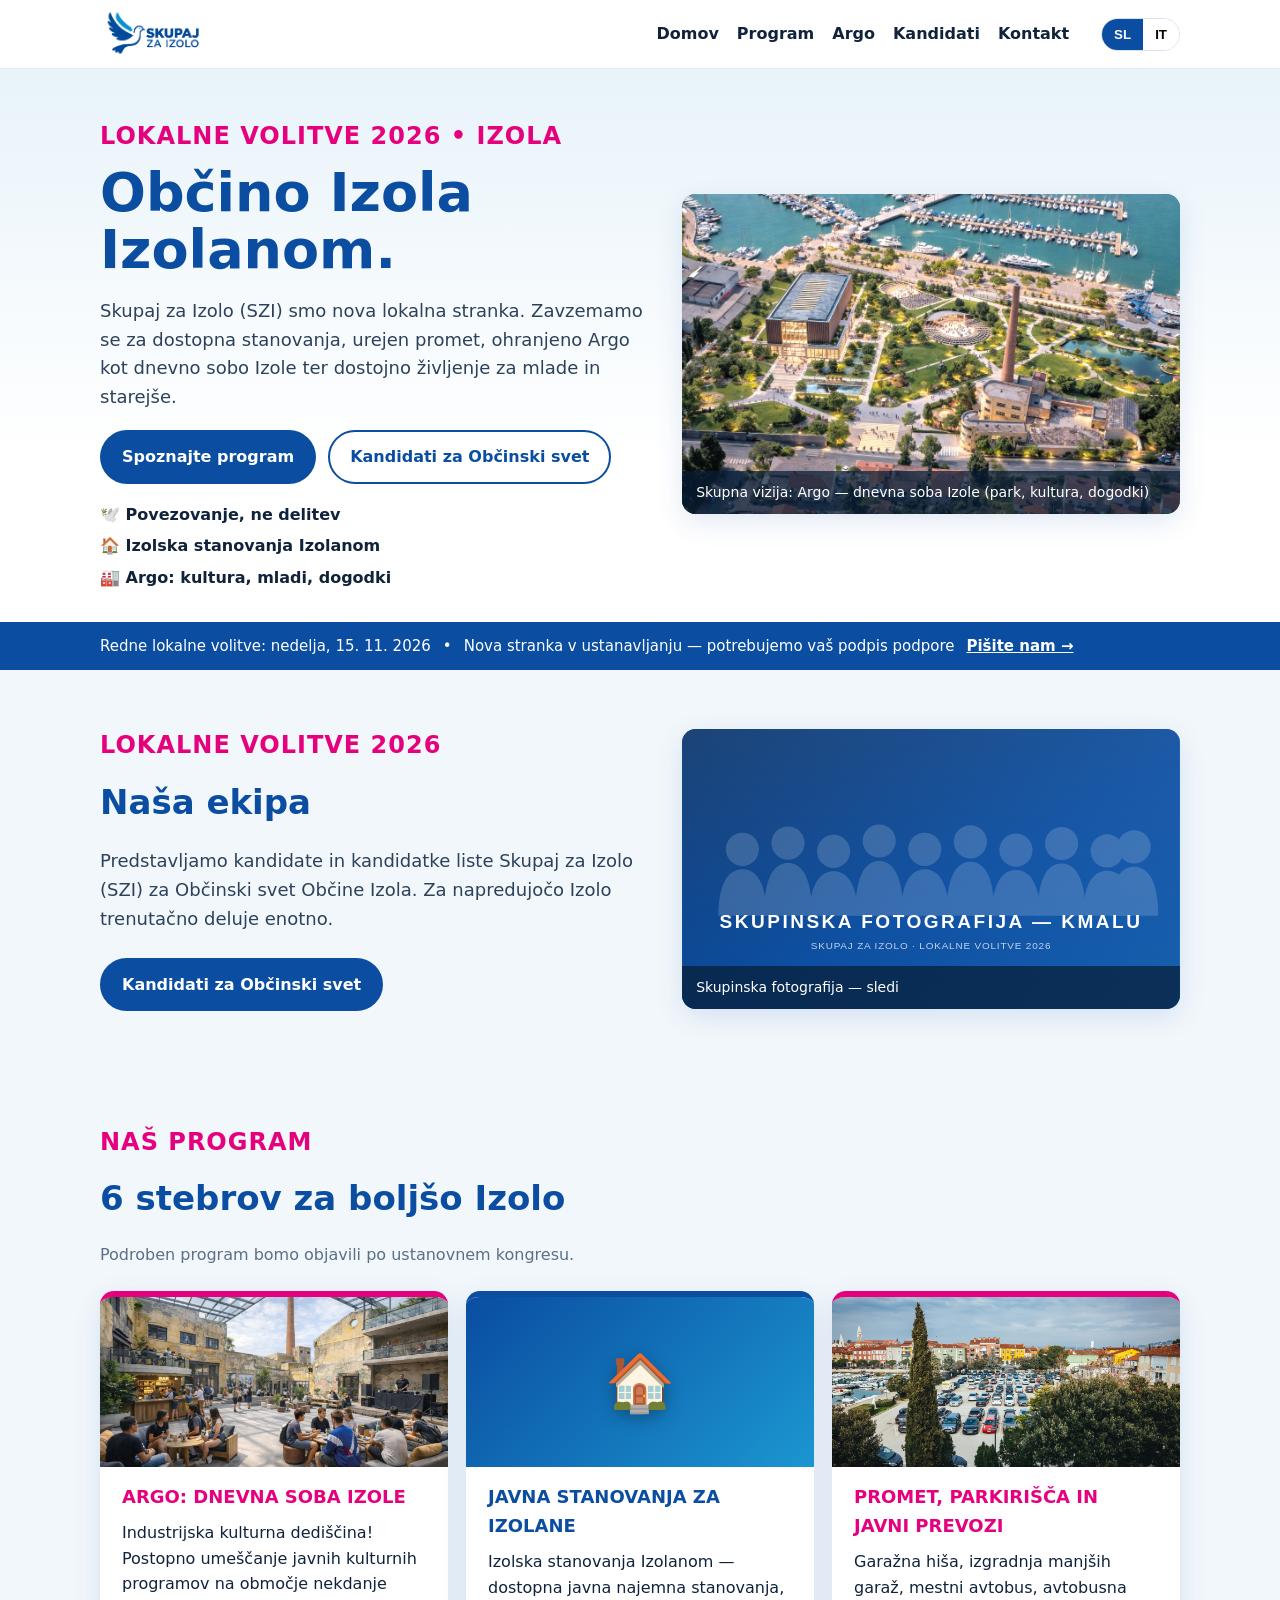
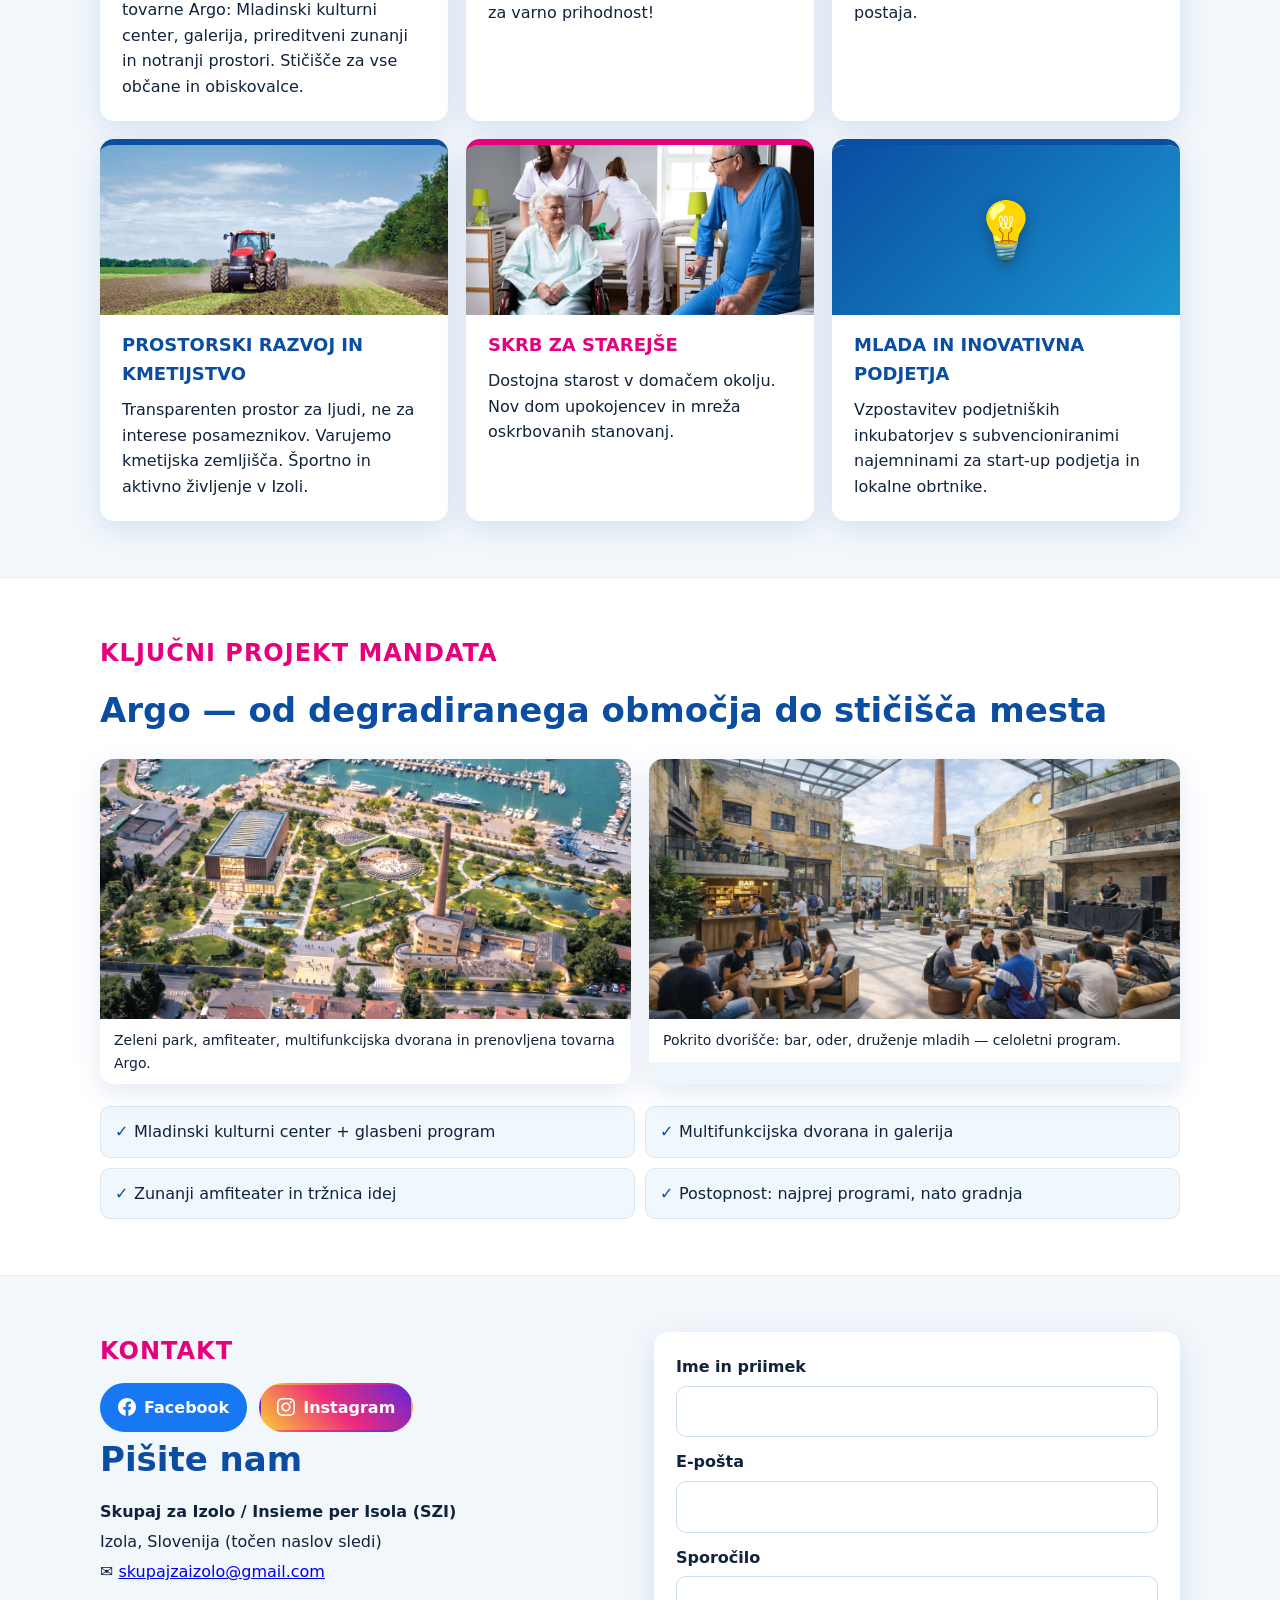
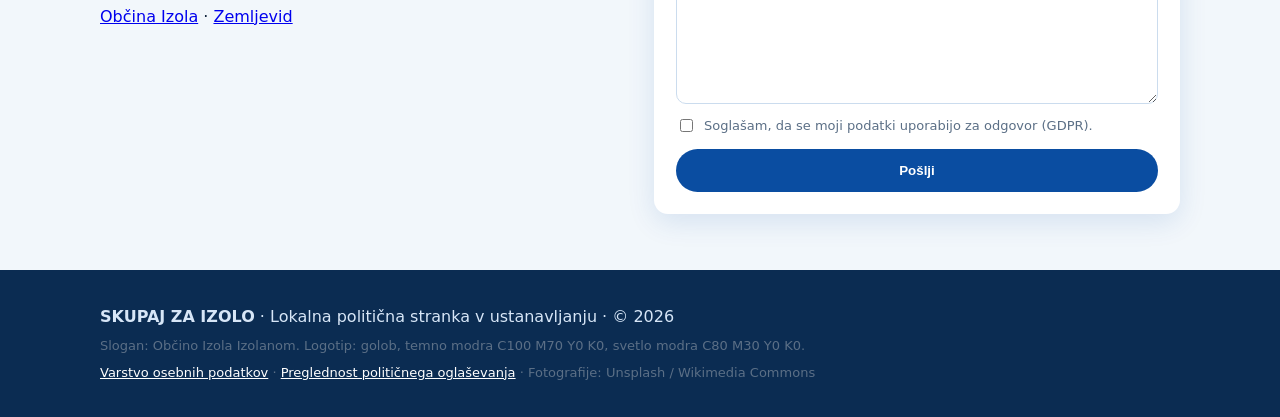
==== index.html @ f3eb1f7a "Add Domov to navigation on both pages" ====
<!DOCTYPE html>
<html lang="sl">
<head>
  <meta charset="UTF-8" />
  <meta name="viewport" content="width=device-width, initial-scale=1.0" />
  <title>Skupaj za Izolo — Občino Izola Izolanom | Insieme per Isola</title>
  <meta name="description" content="Skupaj za Izolo (SZI) — lokalna politična stranka. Program, projekta Argo, kandidati za lokalne volitve 2026, kontakt. Občino Izola Izolanom." />
  <link rel="stylesheet" href="styles.css" />
  <link rel="icon" href="assets/logo.jpg" type="image/jpeg" />
</head>
<body>
  <a class="skip" href="#program" data-sl="Preskoči na vsebino" data-it="Vai al contenuto">Preskoči na vsebino</a>

  <header class="site-header">
    <div class="container header-inner">
      <a class="brand" href="#domov" aria-label="Skupaj za Izolo — domov">
        <!-- Uradni JPG lockup (golob + ime stranke). Prikaže se, ko obstaja assets/logo.jpg -->
        <img class="brand-lockup" src="assets/logo.jpg" alt="Skupaj za Izolo" onload="this.classList.add('show');var f=this.nextElementSibling;if(f)f.style.display='none'" onerror="this.remove()" />
        <!-- Rezerva: vektorski golob + HTML napis, če JPG (še) manjka -->
        <span class="brand-fallback">
        <span class="brand-mark" aria-hidden="true">
          <img src="assets/logo-dove.svg" width="48" height="48" alt="" onerror="this.style.display='none';this.nextElementSibling.style.display='block'" />
          <!-- Rezervni golob, če vektorski logotip manjka -->
          <svg viewBox="0 0 64 64" width="40" height="40" role="img" style="display:none">
            <circle cx="32" cy="32" r="30" fill="#fff"/>
            <path d="M12 38 C18 20 30 12 44 14 C36 18 28 26 24 38 Z" fill="#0a4da1"/>
            <path d="M20 30 C26 18 34 12 42 12 C38 16 34 20 32 26 Z" fill="#1b96d0"/>
            <path d="M38 22 c4-3 9 0 7 4 l3 2 -3 1 c1 8-3 14-11 15 l-14 4 -2-3 3-1 -3-2 2-2 c6 1 12-1 15-6 l-2-6 c-1-3 1-6 5-6z" fill="none" stroke="#0a4da1" stroke-width="2.4" stroke-linecap="round" stroke-linejoin="round"/>
            <circle cx="43.5" cy="25.5" r="1.3" fill="#0a4da1"/>
          </svg>
        </span>
        <span class="brand-text"><strong>SKUPAJ</strong><span>ZA IZOLO</span></span>
        </span>
      </a>
      <nav class="main-nav" aria-label="Glavna navigacija">
        <a href="index.html" data-sl="Domov" data-it="Home">Domov</a>
        <a href="#program" data-sl="Program" data-it="Programma">Program</a>
        <a href="#argo" data-sl="Argo" data-it="Argo">Argo</a>
        <a href="kandidati.html" data-sl="Kandidati" data-it="Candidati">Kandidati</a>
        <a href="#kontakt" data-sl="Kontakt" data-it="Contatto">Kontakt</a>
      </nav>
      <div class="header-actions">
        <div class="lang-switch" role="group" aria-label="Jezik / Lingua">
          <button id="btn-sl" class="lang-btn active" type="button">SL</button>
          <button id="btn-it" class="lang-btn" type="button">IT</button>
        </div>
        <button class="nav-toggle" id="navToggle" aria-label="Meni" aria-expanded="false">☰</button>
      </div>
    </div>
    <nav class="mobile-nav" id="mobileNav" aria-label="Mobilna navigacija">
      <a href="index.html" data-sl="Domov" data-it="Home">Domov</a>
      <a href="#program" data-sl="Program" data-it="Programma">Program</a>
      <a href="#argo" data-sl="Argo" data-it="Argo">Argo</a>
      <a href="kandidati.html" data-sl="Kandidati" data-it="Candidati">Kandidati</a>
      <a href="#kontakt" data-sl="Kontakt" data-it="Contatto">Kontakt</a>
    </nav>
  </header>

  <main id="domov">
    <!-- HERO -->
    <section class="hero">
      <div class="container hero-grid">
        <div class="hero-copy">
          <p class="eyebrow" data-sl="Lokalne volitve 2026 • Izola" data-it="Elezioni locali 2026 • Isola">Lokalne volitve 2026 • Izola</p>
          <h1 data-sl="Občino Izola Izolanom." data-it="Il Comune di Isola agli Isolani.">Občino Izola Izolanom.</h1>
          <p class="lead" data-sl="Skupaj za Izolo (SZI) smo nova lokalna stranka. Zavzemamo se za dostopna stanovanja, urejen promet, ohranjeno Argo kot dnevno sobo Izole ter dostojno življenje za mlade in starejše." data-it="Insieme per Isola (SZI) è un nuovo partito locale. Ci battiamo per alloggi accessibili, mobilità ordinata, l'ex Argo come salotto di Isola e una vita dignitosa per giovani e anziani.">Skupaj za Izolo (SZI) smo nova lokalna stranka. Zavzemamo se za dostopna stanovanja, urejen promet, ohranjeno Argo kot dnevno sobo Izole ter dostojno življenje za mlade in starejše.</p>
          <div class="hero-cta">
            <a class="btn btn-primary" href="#program" data-sl="Spoznajte program" data-it="Scopri il programma">Spoznajte program</a>
            <a class="btn btn-ghost" href="kandidati.html" data-sl="Kandidati za Občinski svet" data-it="Candidati consiglio comunale">Kandidati za Občinski svet</a>
          </div>
          <ul class="hero-points">
            <li>🕊️ <span data-sl="Povezovanje, ne delitev" data-it="Unire, non dividere">Povezovanje, ne delitev</span></li>
            <li>🏠 <span data-sl="Izolska stanovanja Izolanom" data-it="Case isolane agli isolani">Izolska stanovanja Izolanom</span></li>
            <li>🏭 <span data-sl="Argo: kultura, mladi, dogodki" data-it="Argo: cultura, giovani, eventi">Argo: kultura, mladi, dogodki</span></li>
          </ul>
        </div>
        <div class="hero-media">
          <figure class="hero-figure">
            <img src="assets/render-argo-park.jpg" alt="Vizualizacija parka Argo z marino — Skupaj za Izolo" onerror="this.style.display='none'" />
            <figcaption data-sl="Skupna vizija: Argo — dnevna soba Izole (park, kultura, dogodki)" data-it="Visione: Argo — il salotto di Isola (parco, cultura, eventi)">Skupna vizija: Argo — dnevna soba Izole (park, kultura, dogodki)</figcaption>
          </figure>
        </div>
      </div>
    </section>

    <div class="infobar">
      <div class="container infobar-inner">
        <span data-sl="Redne lokalne volitve: nedelja, 15. 11. 2026" data-it="Elezioni locali ordinarie: domenica 15. 11. 2026">Redne lokalne volitve: nedelja, 15. 11. 2026</span>
        <span aria-hidden="true">•</span>
        <span data-sl="Nova stranka v ustanavljanju — potrebujemo vaš podpis podpore" data-it="Nuovo partito in costituzione — serve il tuo supporto">Nova stranka v ustanavljanju — potrebujemo vaš podpis podpore</span>
        <a href="mailto:skupajzaizolo@gmail.com" data-sl="Pišite nam →" data-it="Scriveteci →">Pišite nam →</a>
      </div>
    </div>

    <!-- KANDIDATI -->
    <section id="kandidati" class="section">
      <div class="container team-grid">
        <div class="team-copy">
          <p class="eyebrow" data-sl="Lokalne volitve 2026" data-it="Elezioni locali 2026">Lokalne volitve 2026</p>
          <h2 data-sl="Naša ekipa" data-it="La nostra squadra">Naša ekipa</h2>
          <p class="lead" data-sl="Predstavljamo kandidate in kandidatke liste Skupaj za Izolo (SZI) za Občinski svet Občine Izola. Za napredujočo Izolo trenutačno deluje enotno." data-it="Presentiamo i candidati della lista Insieme per Isola (SZI) per il Consiglio comunale del Comune di Isola.">Predstavljamo kandidate in kandidatke liste Skupaj za Izolo (SZI) za Občinski svet Občine Izola. Za napredujočo Izolo trenutačno deluje enotno.</p>
          <a class="btn btn-primary" href="kandidati.html" data-sl="Kandidati za Občinski svet" data-it="Candidati consiglio comunale">Kandidati za Občinski svet</a>
        </div>
        <figure class="team-figure">
          <img src="assets/placeholder-ekipa.svg" alt="Kandidati SZI — skupinska fotografija sledi" />
          <figcaption data-sl="Skupinska fotografija — sledi" data-it="Foto di gruppo — in arrivo">Skupinska fotografija — sledi</figcaption>
        </figure>
      </div>
    </section>

    <!-- PROGRAM -->
    <section id="program" class="section">
      <div class="container">
        <p class="eyebrow" data-sl="Naš program" data-it="Il nostro programma">Naš program</p>
        <h2 data-sl="6 stebrov za boljšo Izolo" data-it="6 pilastri per un'Isola migliore">6 stebrov za boljšo Izolo</h2>
        <p class="section-lead" data-sl="Podroben program bomo objavili po ustanovnem kongresu." data-it="Il programma completo sarà pubblicato dopo il congresso fondativo.">Podroben program bomo objavili po ustanovnem kongresu.</p>

        <div class="cards">
          <article class="card accent-pink">
            <div class="card-media media-pink" aria-hidden="true"><span class="card-icon">🏭</span><img src="assets/render-argo-dvorana.jpg" alt="" loading="lazy" onerror="this.remove()" /></div>
            <h3 data-sl="Argo: dnevna soba Izole" data-it="Argo: il salotto di Isola">Argo: dnevna soba Izole</h3>
            <p data-sl="Industrijska kulturna dediščina! Postopno umeščanje javnih kulturnih programov na območje nekdanje tovarne Argo: Mladinski kulturni center, galerija, prireditveni zunanji in notranji prostori. Stičišče za vse občane in obiskovalce." data-it="Patrimonio culturale industriale! Inserimento graduale di programmi culturali pubblici nell'area dell'ex fabbrica Argo: Centro culturale giovanile, galleria, spazi per eventi interni ed esterni. Punto d'incontro per cittadini e visitatori.">Industrijska kulturna dediščina! Postopno umeščanje javnih kulturnih programov na območje nekdanje tovarne Argo: Mladinski kulturni center, galerija, prireditveni zunanji in notranji prostori. Stičišče za vse občane in obiskovalce.</p>
          </article>
          <article class="card accent-blue">
            <div class="card-media media-blue" aria-hidden="true"><span class="card-icon">🏠</span><img src="https://images.unsplash.com/photo-1560448204-e02f11c3d0e2?q=80&w=800&auto=format&fit=crop" alt="" loading="lazy" referrerpolicy="no-referrer" onerror="this.remove()" /></div>
            <h3 data-sl="Javna stanovanja za Izolane" data-it="Alloggi pubblici per gli Isolani">Javna stanovanja za Izolane</h3>
            <p data-sl="Izolska stanovanja Izolanom — dostopna javna najemna stanovanja, za varno prihodnost!" data-it="Case isolane agli isolani — alloggi pubblici in affitto accessibili, per un futuro sicuro!">Izolska stanovanja Izolanom — dostopna javna najemna stanovanja, za varno prihodnost!</p>
          </article>
          <article class="card accent-pink">
            <div class="card-media media-pink" aria-hidden="true"><span class="card-icon">🚌</span><img src="assets/program-promet.jpg" alt="" loading="lazy" onerror="this.remove()" /></div>
            <h3 data-sl="Promet, parkirišča in javni prevozi" data-it="Traffico, parcheggi e trasporto pubblico">Promet, parkirišča in javni prevozi</h3>
            <p data-sl="Garažna hiša, izgradnja manjših garaž, mestni avtobus, avtobusna postaja." data-it="Parcheggio multipiano, piccoli garage di quartiere, autobus urbano, stazione degli autobus.">Garažna hiša, izgradnja manjših garaž, mestni avtobus, avtobusna postaja.</p>
          </article>
          <article class="card accent-blue">
            <div class="card-media media-blue" aria-hidden="true"><span class="card-icon">🌾</span><img src="assets/program-kmetijstvo.jpg" alt="" loading="lazy" onerror="this.remove()" /></div>
            <h3 data-sl="Prostorski razvoj in kmetijstvo" data-it="Sviluppo territoriale e agricoltura">Prostorski razvoj in kmetijstvo</h3>
            <p data-sl="Transparenten prostor za ljudi, ne za interese posameznikov. Varujemo kmetijska zemljišča. Športno in aktivno življenje v Izoli." data-it="Territorio trasparente per le persone, non per interessi singoli. Tuteliamo i terreni agricoli. Vita sportiva e attiva a Isola.">Transparenten prostor za ljudi, ne za interese posameznikov. Varujemo kmetijska zemljišča. Športno in aktivno življenje v Izoli.</p>
          </article>
          <article class="card accent-pink">
            <div class="card-media media-pink" aria-hidden="true"><span class="card-icon">❤️</span><img src="assets/program-starejsi.jpg" alt="" loading="lazy" onerror="this.remove()" /></div>
            <h3 data-sl="Skrb za starejše" data-it="Cura degli anziani">Skrb za starejše</h3>
            <p data-sl="Dostojna starost v domačem okolju. Nov dom upokojencev in mreža oskrbovanih stanovanj." data-it="Una vecchiaia dignitosa nel proprio ambiente. Nuova casa di riposo e rete di alloggi assistiti.">Dostojna starost v domačem okolju. Nov dom upokojencev in mreža oskrbovanih stanovanj.</p>
          </article>
          <article class="card accent-blue">
            <div class="card-media media-blue" aria-hidden="true"><span class="card-icon">💡</span><img src="https://images.unsplash.com/photo-1522071820081-009f0129c71c?q=80&w=800&auto=format&fit=crop" alt="" loading="lazy" referrerpolicy="no-referrer" onerror="this.remove()" /></div>
            <h3 data-sl="Mlada in inovativna podjetja" data-it="Giovani e imprese innovative">Mlada in inovativna podjetja</h3>
            <p data-sl="Vzpostavitev podjetniških inkubatorjev s subvencioniranimi najemninami za start-up podjetja in lokalne obrtnike." data-it="Incubatori d'impresa con affitti agevolati per start-up e artigiani locali.">Vzpostavitev podjetniških inkubatorjev s subvencioniranimi najemninami za start-up podjetja in lokalne obrtnike.</p>
          </article>
        </div>
      </div>
    </section>

    <!-- ARGO PROJEKT -->
    <section id="argo" class="section section-alt">
      <div class="container">
        <p class="eyebrow" data-sl="Ključni projekt mandata" data-it="Progetto chiave del mandato">Ključni projekt mandata</p>
        <h2 data-sl="Argo — od degradiranega območja do stičišča mesta" data-it="Argo — da area degradata a cuore della città">Argo — od degradiranega območja do stičišča mesta</h2>
        <div class="argo-grid">
          <figure class="argo-figure">
            <img src="assets/render-argo-park.jpg" alt="Argo park — pogled z višine" loading="lazy" onerror="this.style.display='none'" />
            <div class="img-fallback"><span data-sl="Park Argo + marina" data-it="Parco Argo + marina">Park Argo + marina</span></div>
            <figcaption data-sl="Zeleni park, amfiteater, multifunkcijska dvorana in prenovljena tovarna Argo." data-it="Parco verde, anfiteatro, sala multifunzionale e fabbrica Argo riqualificata.">Zeleni park, amfiteater, multifunkcijska dvorana in prenovljena tovarna Argo.</figcaption>
          </figure>
          <figure class="argo-figure">
            <img src="assets/render-argo-dvorana.jpg" alt="Notranjost Arga — mladinski center" loading="lazy" onerror="this.style.display='none'" />
            <div class="img-fallback"><span data-sl="Notranje dvorišče Arga" data-it="Corte interna dell'Argo">Notranje dvorišče Arga</span></div>
            <figcaption data-sl="Pokrito dvorišče: bar, oder, druženje mladih — celoletni program." data-it="Corte coperta: bar, palco, ritrovo giovani — programma annuale.">Pokrito dvorišče: bar, oder, druženje mladih — celoletni program.</figcaption>
          </figure>
        </div>
        <ul class="checklist">
          <li data-sl="Mladinski kulturni center + glasbeni program" data-it="Centro culturale giovanile + musica">Mladinski kulturni center + glasbeni program</li>
          <li data-sl="Multifunkcijska dvorana in galerija" data-it="Sala multifunzionale e galleria">Multifunkcijska dvorana in galerija</li>
          <li data-sl="Zunanji amfiteater in tržnica idej" data-it="Anfiteatro esterno e mercato delle idee">Zunanji amfiteater in tržnica idej</li>
          <li data-sl="Postopnost: najprej programi, nato gradnja" data-it="Gradualità: prima i programmi, poi l'edilizia">Postopnost: najprej programi, nato gradnja</li>
        </ul>
      </div>
    </section>

    <!-- KONTAKT -->
    <section id="kontakt" class="section">
      <div class="container contact-grid">
        <div>
          <p class="eyebrow" data-sl="Kontakt" data-it="Contatto">Kontakt</p>
          <p class="social-links">
            <a class="social-fb" href="https://www.facebook.com/profile.php?id=61593806957423" target="_blank" rel="noopener" aria-label="Facebook — Skupaj za Izolo">
              <svg viewBox="0 0 24 24" width="18" height="18" fill="currentColor" aria-hidden="true"><path d="M24 12.073c0-6.627-5.373-12-12-12s-12 5.373-12 12c0 5.99 4.388 10.954 10.125 11.854v-8.385H7.078v-3.47h3.047V9.43c0-3.007 1.792-4.669 4.533-4.669 1.312 0 2.686.235 2.686.235v2.953H15.83c-1.491 0-1.956.925-1.956 1.874v2.25h3.328l-.532 3.47h-2.796v8.385C19.612 23.027 24 18.062 24 12.073z"/></svg>
              <span>Facebook</span>
            </a>
            <a class="social-ig" href="https://www.instagram.com/skupajzaizolo/" target="_blank" rel="noopener" aria-label="Instagram — Skupaj za Izolo">
              <svg viewBox="0 0 24 24" width="18" height="18" fill="currentColor" aria-hidden="true"><path d="M12 2.163c3.204 0 3.584.012 4.85.07 3.252.148 4.771 1.691 4.919 4.919.058 1.265.069 1.645.069 4.849 0 3.205-.012 3.584-.069 4.849-.149 3.225-1.664 4.771-4.919 4.919-1.266.058-1.644.07-4.85.07-3.204 0-3.584-.012-4.849-.07-3.26-.149-4.771-1.699-4.919-4.92-.058-1.265-.07-1.644-.07-4.849 0-3.204.013-3.583.07-4.849.149-3.227 1.664-4.771 4.919-4.919 1.266-.057 1.645-.069 4.849-.069zm0-2.163c-3.259 0-3.667.014-4.947.072-4.358.2-6.78 2.618-6.98 6.98-.059 1.281-.073 1.689-.073 4.948 0 3.259.014 3.668.072 4.948.2 4.358 2.618 6.78 6.98 6.98 1.281.058 1.689.072 4.948.072 3.259 0 3.668-.014 4.948-.072 4.354-.2 6.782-2.618 6.979-6.98.059-1.28.073-1.689.073-4.948 0-3.259-.014-3.667-.072-4.947-.196-4.354-2.617-6.78-6.979-6.98-1.281-.059-1.69-.073-4.949-.073zm0 5.838c-3.403 0-6.162 2.759-6.162 6.162s2.759 6.163 6.162 6.163 6.162-2.759 6.162-6.163c0-3.403-2.759-6.162-6.162-6.162zm0 10.162c-2.209 0-4-1.79-4-4 0-2.209 1.791-4 4-4s4 1.791 4 4c0 2.21-1.791 4-4 4zm6.406-11.845c-.796 0-1.441.645-1.441 1.44s.645 1.44 1.441 1.44c.795 0 1.439-.645 1.439-1.44s-.644-1.44-1.439-1.44z"/></svg>
              <span>Instagram</span>
            </a>
          </p>
          <h2 data-sl="Pišite nam" data-it="Scriveteci">Pišite nam</h2>
          <address>
            <strong>Skupaj za Izolo / Insieme per Isola (SZI)</strong><br />
            <span data-sl="Izola, Slovenija (točen naslov sledi)" data-it="Isola, Slovenia (indirizzo esatto a seguire)">Izola, Slovenija (točen naslov sledi)</span><br />
            ✉️ <a href="mailto:skupajzaizolo@gmail.com">skupajzaizolo@gmail.com</a><br />
            <!-- 📞 <a href="tel:+38600000000">+386 XX XXX XXX</a> -->
          </address>
          <p>
            <a href="https://www.izola.si" target="_blank" rel="noopener">Občina Izola</a> ·
            <a href="https://maps.google.com/?q=Izola,Slovenia" target="_blank" rel="noopener" data-sl="Zemljevid" data-it="Mappa">Zemljevid</a>
          </p>
        </div>
        <form class="contact-form" action="mailto:skupajzaizolo@gmail.com" method="post" enctype="text/plain">
          <label><span data-sl="Ime in priimek" data-it="Nome e cognome">Ime in priimek</span><input name="ime" required autocomplete="name" /></label>
          <label><span data-sl="E-pošta" data-it="E-mail">E-pošta</span><input name="email" type="email" required autocomplete="email" /></label>
          <label><span data-sl="Sporočilo" data-it="Messaggio">Sporočilo</span><textarea name="sporocilo" rows="4" required></textarea></label>
          <label class="consent"><input type="checkbox" required /> <span class="small" data-sl="Soglašam, da se moji podatki uporabijo za odgovor (GDPR)." data-it="Acconsento all'uso dei miei dati per la risposta (GDPR).">Soglašam, da se moji podatki uporabijo za odgovor (GDPR).</span></label>
          <button class="btn btn-primary" type="submit" data-sl="Pošlji" data-it="Invia">Pošlji</button>
        </form>
      </div>
    </section>
  </main>

  <footer class="site-footer">
    <div class="container footer-inner">
      <p><strong>SKUPAJ ZA IZOLO</strong> · <span data-sl="Lokalna politična stranka v ustanavljanju" data-it="Partito locale in costituzione">Lokalna politična stranka v ustanavljanju</span> · © 2026</p>
      <p class="small" data-sl="Slogan: Občino Izola Izolanom. Logotip: golob, temno modra C100 M70 Y0 K0, svetlo modra C80 M30 Y0 K0." data-it="Slogan: Il Comune di Isola agli Isolani. Logo: colomba, blu scuro C100 M70 Y0 K0, azzurro C80 M30 Y0 K0.">Slogan: Občino Izola Izolanom. Logotip: golob, temno modra C100 M70 Y0 K0, svetlo modra C80 M30 Y0 K0.</p>
      <p class="small"><a href="#" data-sl="Varstvo osebnih podatkov" data-it="Privacy">Varstvo osebnih podatkov</a> · <a href="#" data-sl="Preglednost političnega oglaševanja" data-it="Trasparenza pubblicità politica">Preglednost političnega oglaševanja</a> · <span data-sl="Fotografije: Unsplash / Wikimedia Commons" data-it="Foto: Unsplash / Wikimedia Commons">Fotografije: Unsplash / Wikimedia Commons</span></p>
    </div>
  </footer>

  <script src="script.js"></script>
</body>
</html>
---- styles.css ----
:root{
  --dark:#0a4da1; /* Temno modra C100 M70 */
  --light:#1b96d0; /* Svetlo modra C80 M30 */
  --accent:#e5007d; /* magenta s letaka */
  --bg:#f2f7fb;
  --card:#ffffff;
  --ink:#10233b;
  --muted:#5b6f86;
  --radius:14px;
  --shadow:0 8px 28px rgba(10,77,161,.12);
}
*{box-sizing:border-box}
html{scroll-behavior:smooth}
body{margin:0;font-family:Inter,system-ui,-apple-system,"Segoe UI",Roboto,Arial,sans-serif;color:var(--ink);background:var(--bg);line-height:1.6}
.container{max-width:1120px;margin:0 auto;padding:0 20px}
.skip{position:absolute;left:-999px}.skip:focus{left:12px;top:12px;background:#fff;padding:8px 12px;z-index:99}
.site-header{position:sticky;top:0;background:#fff;border-bottom:1px solid #e3ecf4;z-index:50}
.header-inner{display:flex;align-items:center;gap:16px;min-height:68px}
.brand{display:flex;align-items:center;gap:10px;text-decoration:none;color:var(--dark)}
.brand-mark{display:flex;align-items:center}
.brand-mark img{height:48px;width:48px;display:block}
.brand-lockup{display:none;height:48px;width:auto;max-width:260px;object-fit:contain}
.brand-lockup.show{display:block}
.brand-fallback{display:flex;align-items:center;gap:10px}
.brand-text{display:flex;flex-direction:column;line-height:1;font-size:20px;letter-spacing:.5px}
.brand-text strong{font-weight:800}.brand-text span{font-weight:400}
.main-nav{display:flex;gap:18px;margin-left:auto}
.main-nav a{text-decoration:none;color:var(--ink);font-weight:600}
.main-nav a:hover{color:var(--dark)}
.header-actions{display:flex;align-items:center;gap:10px;margin-left:16px}
.lang-switch{border:1px solid #d5e2ef;border-radius:999px;overflow:hidden;display:flex}
.lang-btn{border:0;background:#fff;padding:8px 12px;cursor:pointer;font-weight:700}
.lang-btn.active{background:var(--dark);color:#fff}
.btn{display:inline-block;padding:12px 20px;border-radius:999px;text-decoration:none;font-weight:700;border:2px solid transparent;cursor:pointer}
.btn-primary{background:var(--dark);color:#fff}
.btn-primary:hover{background:#083d80}
.btn-ghost{border-color:var(--dark);color:var(--dark);background:#fff}
.nav-toggle{display:none;background:none;border:1px solid #d5e2ef;border-radius:10px;padding:8px 12px}
.mobile-nav{display:none;flex-direction:column;padding:8px 20px 16px;background:#fff}
.mobile-nav.open{display:flex}
.mobile-nav a{padding:10px 0;text-decoration:none;color:var(--ink);font-weight:600;border-top:1px solid #eef3f8}

.hero{background:linear-gradient(180deg,#e8f3fa 0%,#fff 70%);padding:48px 0 32px}
.hero-grid{display:grid;grid-template-columns:1.05fr .95fr;gap:32px;align-items:center}
.eyebrow{text-transform:uppercase;letter-spacing:1px;font-size:clamp(18px,3vw,24px);font-weight:800;color:var(--accent);margin:0 0 10px}
h1{font-size:clamp(32px,5vw,54px);line-height:1.05;margin:0 0 12px;color:var(--dark)}
h2{font-size:clamp(24px,3.4vw,34px);color:var(--dark);margin:0 0 10px}
.lead{font-size:18px;color:#2c425a}
.hero-cta{display:flex;gap:12px;flex-wrap:wrap;margin:18px 0}
.hero-points{list-style:none;padding:0;margin:12px 0 0;display:flex;flex-direction:column;gap:6px;font-weight:600}
.hero-figure{margin:0;position:relative;border-radius:var(--radius);overflow:hidden;box-shadow:var(--shadow);background:linear-gradient(135deg,var(--dark),var(--light));min-height:320px}
.hero-figure img{width:100%;height:100%;object-fit:cover;display:block;position:absolute;inset:0}
.hero-fallback{position:absolute;inset:0;display:flex;flex-direction:column;align-items:center;justify-content:center;color:#fff;font-weight:800;text-align:center;padding:20px}
.hero-figure figcaption{position:absolute;left:0;right:0;bottom:0;background:rgba(8,30,55,.72);color:#fff;padding:10px 14px;font-size:14px}

.team-grid{display:grid;grid-template-columns:1.05fr .95fr;gap:32px;align-items:center}
.team-figure{margin:0;position:relative;border-radius:var(--radius);overflow:hidden;box-shadow:var(--shadow);background:linear-gradient(135deg,var(--dark),var(--light))}
.team-figure img{width:100%;height:100%;display:block;object-fit:cover;aspect-ratio:16/9}
.team-figure figcaption{position:absolute;left:0;right:0;bottom:0;background:rgba(8,30,55,.72);color:#fff;padding:10px 14px;font-size:14px}
.team-copy .btn{margin-top:6px}

.infobar{background:var(--dark);color:#fff}
.infobar-inner{display:flex;gap:12px;align-items:center;flex-wrap:wrap;padding:12px 20px;font-size:15px}
.infobar a{color:#fff;font-weight:700}

.section{padding:56px 0}
.section-alt{background:#fff;border-top:1px solid #e6eef6;border-bottom:1px solid #e6eef6}
.section-lead{color:var(--muted);max-width:760px}
.cards{display:grid;grid-template-columns:repeat(3,1fr);gap:18px;margin-top:24px}
.card{background:var(--card);border-radius:var(--radius);padding:0 0 22px;overflow:hidden;box-shadow:var(--shadow);border-top:6px solid var(--dark)}
.card.accent-pink{border-top-color:var(--accent)}
.card.accent-pink h3{color:var(--accent)}
.card.accent-blue h3{color:var(--dark)}
.card-media{position:relative;height:170px;display:flex;align-items:center;justify-content:center;overflow:hidden}
.media-pink{background:linear-gradient(135deg,#e5007d,#ff7ab8)}
.media-blue{background:linear-gradient(135deg,#0a4da1,#1b96d0)}
.card-icon{font-size:56px;filter:drop-shadow(0 4px 8px rgba(0,0,0,.3))}
.card-media img{position:absolute;inset:0;width:100%;height:100%;object-fit:cover}
.card h3{margin:16px 0 8px;text-transform:uppercase;font-size:18px;padding:0 22px}
.card p{margin:0;padding:0 22px}

.argo-grid{display:grid;grid-template-columns:1fr 1fr;gap:18px;margin:22px 0}
.argo-figure{margin:0;background:#eef5fb;border-radius:var(--radius);overflow:hidden;box-shadow:var(--shadow);min-height:240px;position:relative}
.argo-figure img{width:100%;height:260px;object-fit:cover;display:block;position:relative;z-index:1}
.img-fallback{position:absolute;inset:0 0 48px 0;display:flex;align-items:center;justify-content:center;color:var(--dark);font-weight:800}
.argo-figure figcaption{padding:10px 14px;font-size:14px;background:#fff}
.checklist{display:grid;grid-template-columns:repeat(2,1fr);gap:10px;list-style:none;padding:0;margin:16px 0 0}
.checklist li{background:#f0f7fd;border:1px solid #d8e8f6;padding:12px 14px;border-radius:10px}
.checklist li::before{content:"✓ ";color:var(--dark);font-weight:800}

.mayor-card{display:flex;gap:18px;align-items:center;background:#fff;border-radius:var(--radius);padding:20px;box-shadow:var(--shadow);margin:22px 0;border-left:6px solid var(--accent)}
.avatar{width:56px;height:56px;border-radius:50%;background:linear-gradient(135deg,var(--dark),var(--light));color:#fff;display:flex;align-items:center;justify-content:center;font-weight:800;font-size:22px;flex:none}
.avatar-lg{width:84px;height:84px;font-size:36px}
.candidate-grid{display:grid;grid-template-columns:repeat(4,1fr);gap:14px;margin-top:14px}
.candidate{background:#fff;border-radius:12px;padding:16px;text-align:center;box-shadow:var(--shadow);border:1px solid #e6eef6}
.candidate h4{margin:10px 0 4px}.candidate p{margin:0;color:var(--muted);font-size:14px}
.hint{color:var(--muted);font-size:13px}

.support-grid{display:grid;grid-template-columns:1.2fr .8fr;gap:24px;align-items:start}
.steps{background:#f0f7fd;border-radius:12px;padding:18px 18px 18px 36px}
.support-card{background:var(--dark);color:#fff;border-radius:var(--radius);padding:22px}
.support-card a{color:#fff}
.small{font-size:13px;color:var(--muted)}
.support-card .small{color:#cfe2f5}

.contact-grid{display:grid;grid-template-columns:1fr 1fr;gap:28px}
address{font-style:normal;line-height:1.9}
.contact-form{background:#fff;padding:22px;border-radius:var(--radius);box-shadow:var(--shadow);display:flex;flex-direction:column;gap:12px}
.contact-form label{display:flex;flex-direction:column;gap:6px;font-weight:600}
.contact-form input,.contact-form textarea{padding:12px;border:1px solid #cbdcee;border-radius:10px;font:inherit}
.consent{flex-direction:row !important;align-items:flex-start;gap:8px !important;font-weight:400 !important}
.social-links{display:flex;gap:12px;flex-wrap:wrap;margin:12px 0 0}
.social-links a{display:inline-flex;align-items:center;gap:8px;padding:10px 16px;border-radius:999px;text-decoration:none;font-weight:700;border:2px solid var(--dark);color:var(--dark);background:#fff}
.social-links a:hover{background:var(--dark);color:#fff}
.social-links svg{flex:none}
.social-links a.social-fb{background:#1877F2;border-color:#1877F2;color:#fff}
.social-links a.social-fb:hover{background:#1463cc;border-color:#1463cc;color:#fff}
.social-links a.social-ig{background:linear-gradient(45deg,#f9ce34,#ee2a7b 50%,#6228d7);border-color:transparent;color:#fff}
.social-links a.social-ig:hover{filter:brightness(.92);color:#fff}

.site-footer{background:#0b2c52;color:#d7e6f7;padding:28px 0;margin-top:0}
.site-footer a{color:#fff}
.footer-inner p{margin:6px 0}

@media(max-width:900px){
  .hero-grid,.support-grid,.contact-grid,.team-grid{grid-template-columns:1fr}
  .cards{grid-template-columns:1fr 1fr}
  .candidate-grid{grid-template-columns:1fr 1fr}
  .main-nav{display:none}
  .nav-toggle{display:block}
}
@media(max-width:560px){.cards,.argo-grid,.checklist{grid-template-columns:1fr}.header-actions{margin-left:auto}}
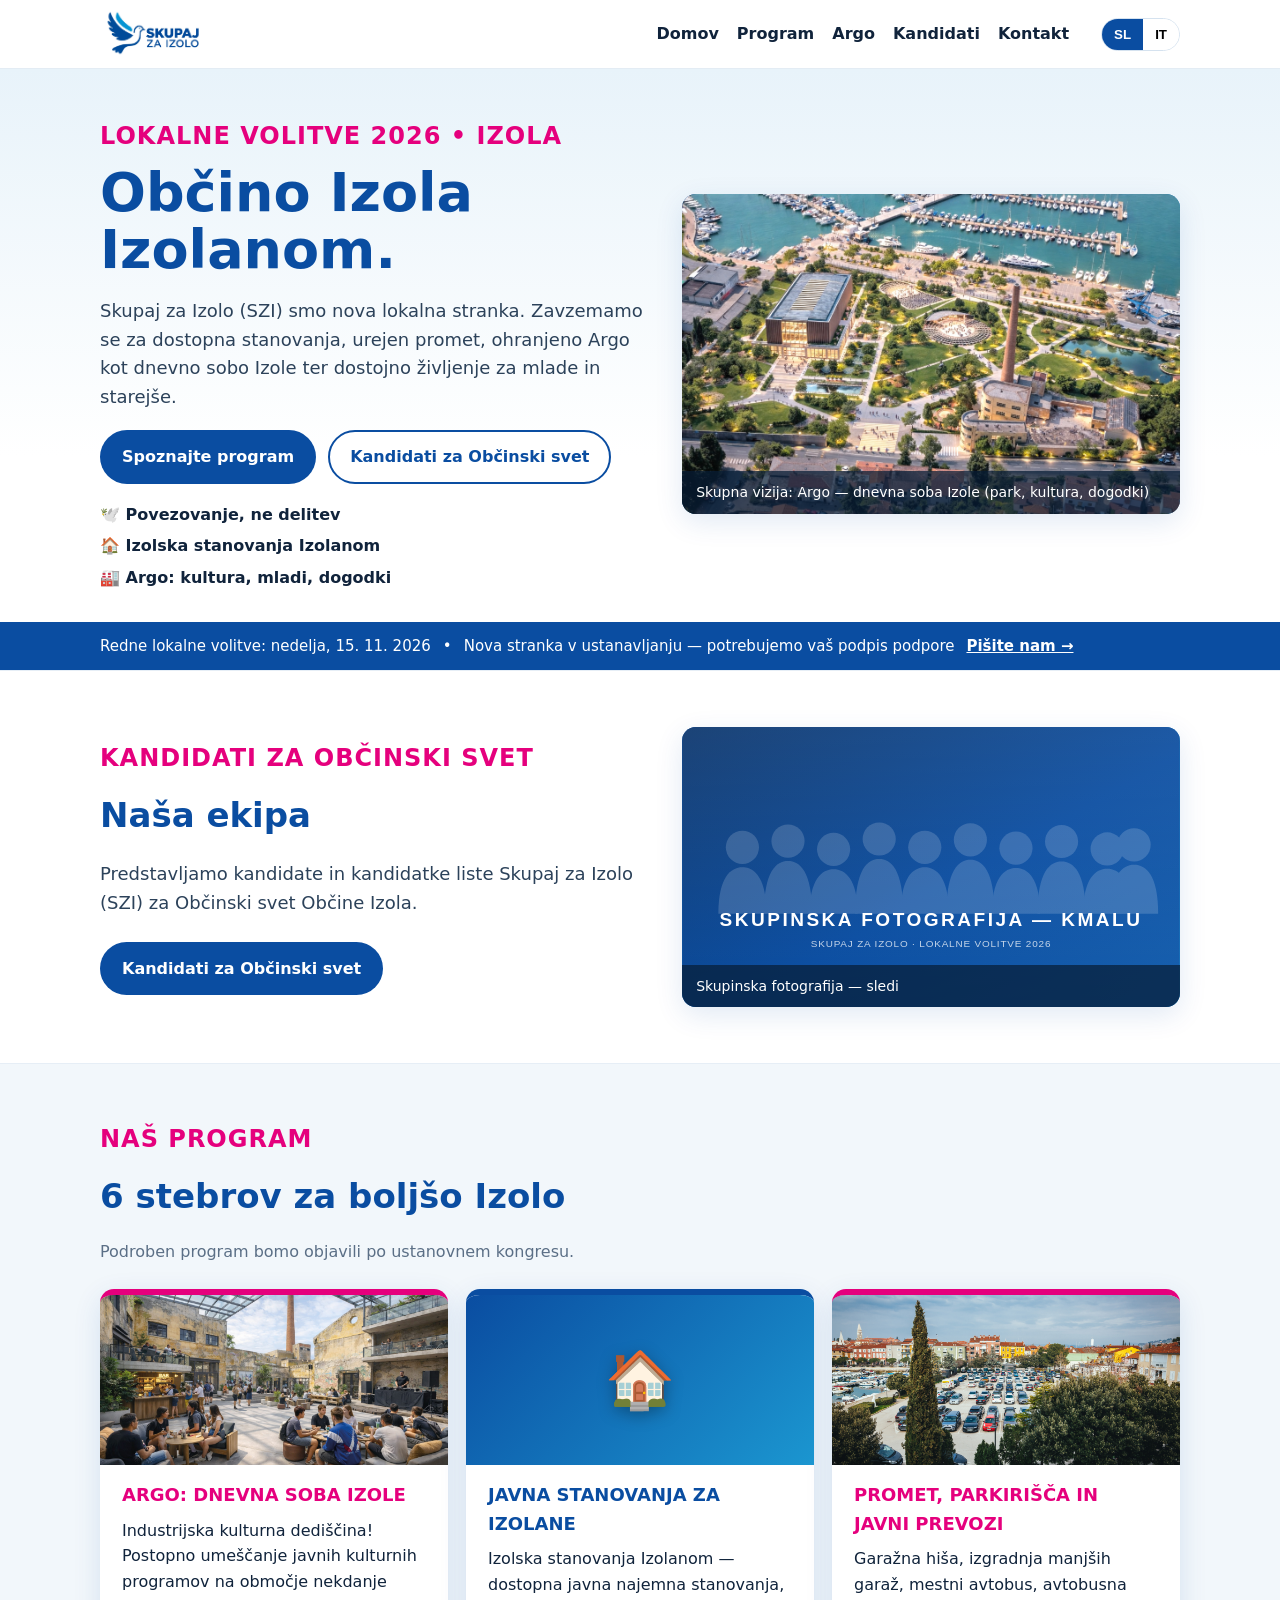
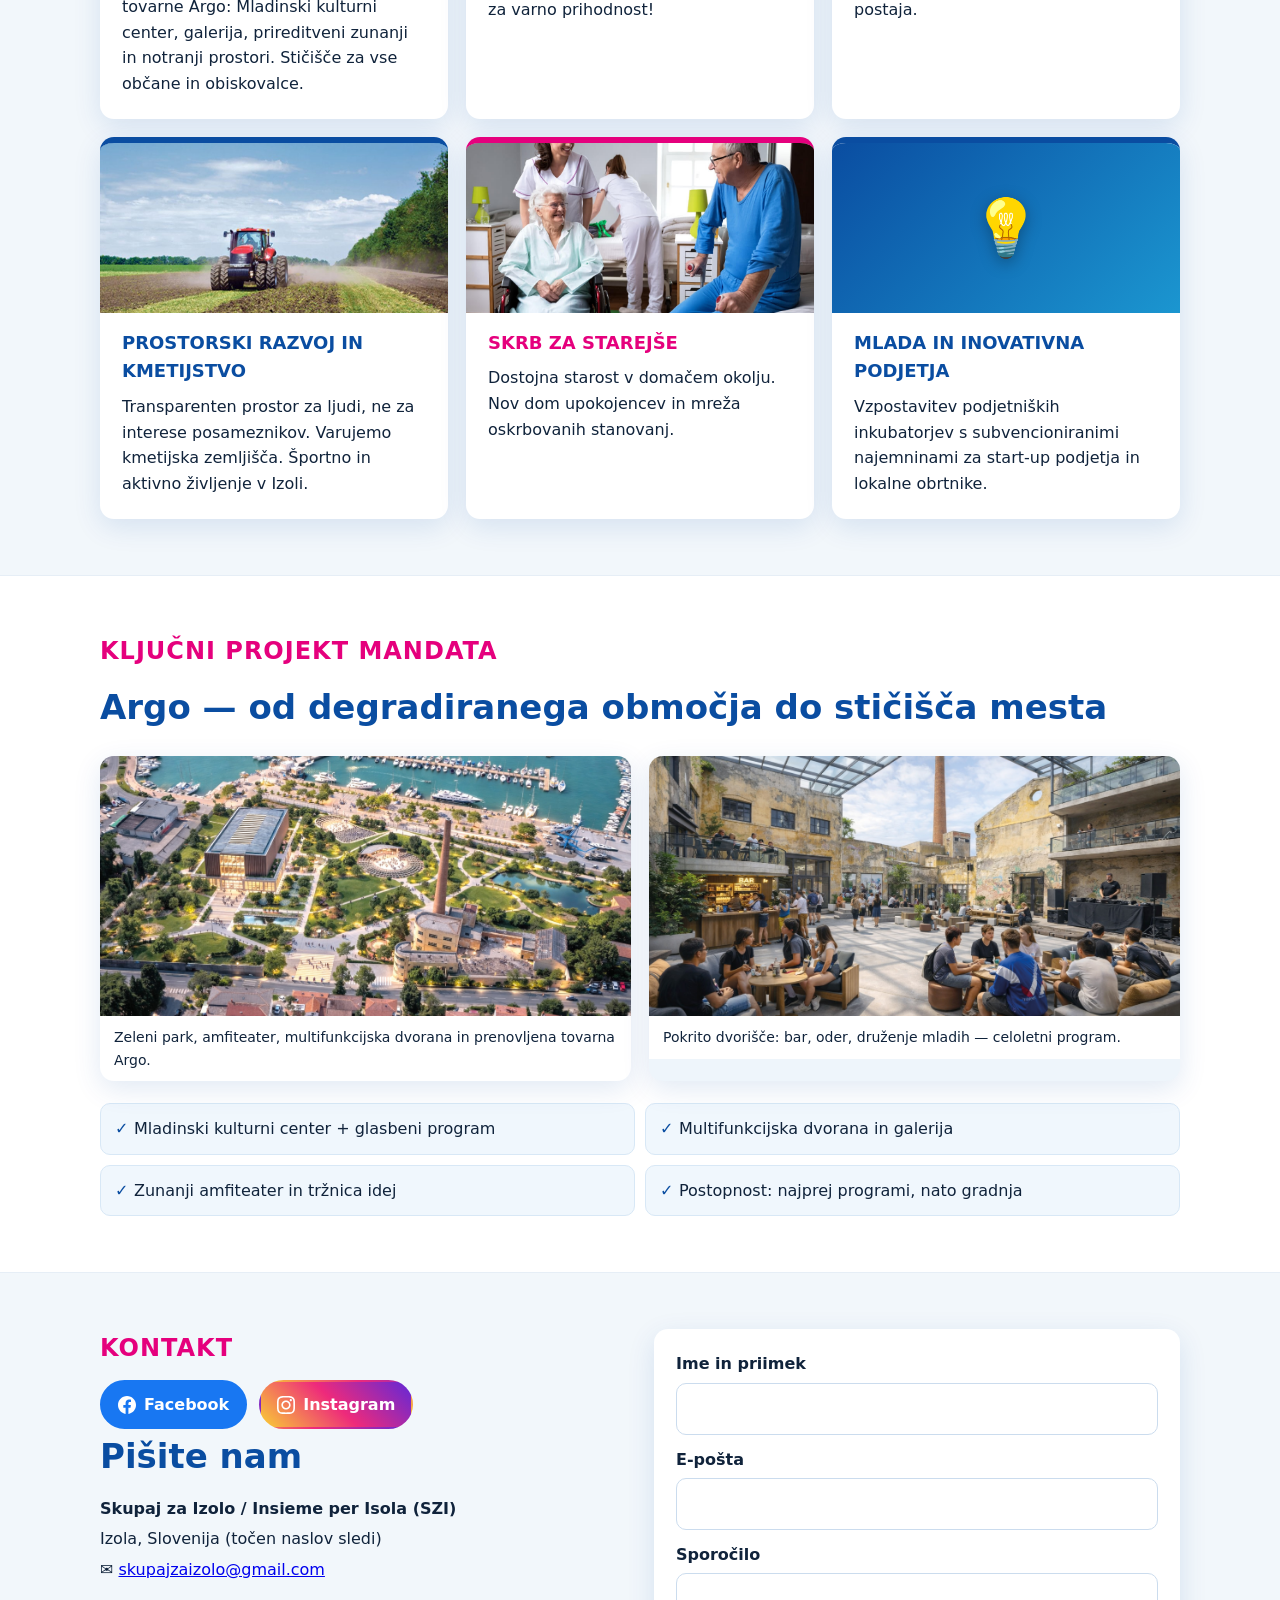
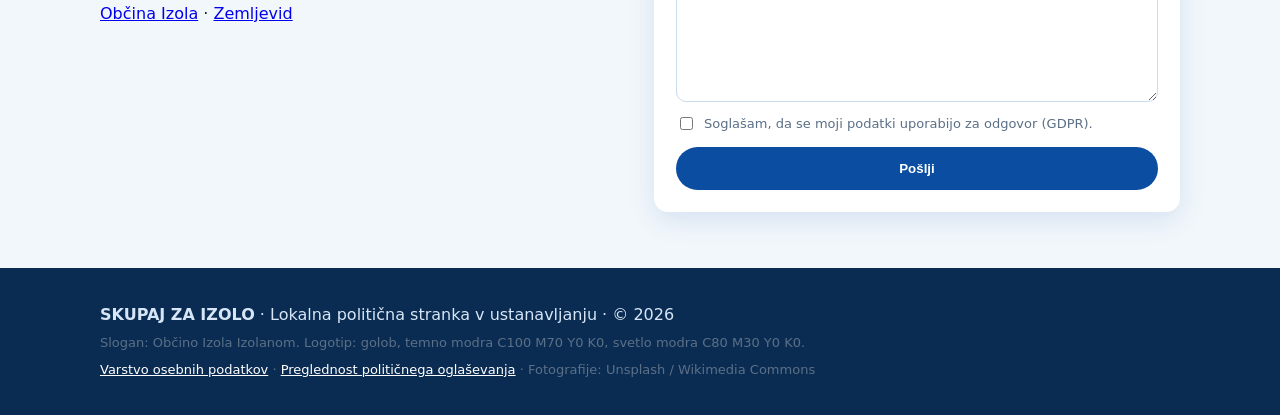
==== commit 63c2f8b3: "Kandidats section: use alt background to separate from program" ====
--- a/index.html
+++ b/index.html
@@ -93,12 +93,12 @@
     </div>
 
     <!-- KANDIDATI -->
-    <section id="kandidati" class="section">
+    <section id="kandidati" class="section section-alt">
       <div class="container team-grid">
         <div class="team-copy">
-          <p class="eyebrow" data-sl="Lokalne volitve 2026" data-it="Elezioni locali 2026">Lokalne volitve 2026</p>
+          <p class="eyebrow" data-sl="Kandidati za Občinski svet" data-it="Candidati al Consiglio Comunale">Kandidati za Občinski svet</p>
           <h2 data-sl="Naša ekipa" data-it="La nostra squadra">Naša ekipa</h2>
-          <p class="lead" data-sl="Predstavljamo kandidate in kandidatke liste Skupaj za Izolo (SZI) za Občinski svet Občine Izola. Za napredujočo Izolo trenutačno deluje enotno." data-it="Presentiamo i candidati della lista Insieme per Isola (SZI) per il Consiglio comunale del Comune di Isola.">Predstavljamo kandidate in kandidatke liste Skupaj za Izolo (SZI) za Občinski svet Občine Izola. Za napredujočo Izolo trenutačno deluje enotno.</p>
+          <p class="lead" data-sl="Predstavljamo kandidate in kandidatke liste Skupaj za Izolo (SZI) za Občinski svet Občine Izola." data-it="Presentiamo i candidati della lista Insieme per Isola (SZI) per il Consiglio comunale del Comune di Isola.">Predstavljamo kandidate in kandidatke liste Skupaj za Izolo (SZI) za Občinski svet Občine Izola.</p>
           <a class="btn btn-primary" href="kandidati.html" data-sl="Kandidati za Občinski svet" data-it="Candidati consiglio comunale">Kandidati za Občinski svet</a>
         </div>
         <figure class="team-figure">
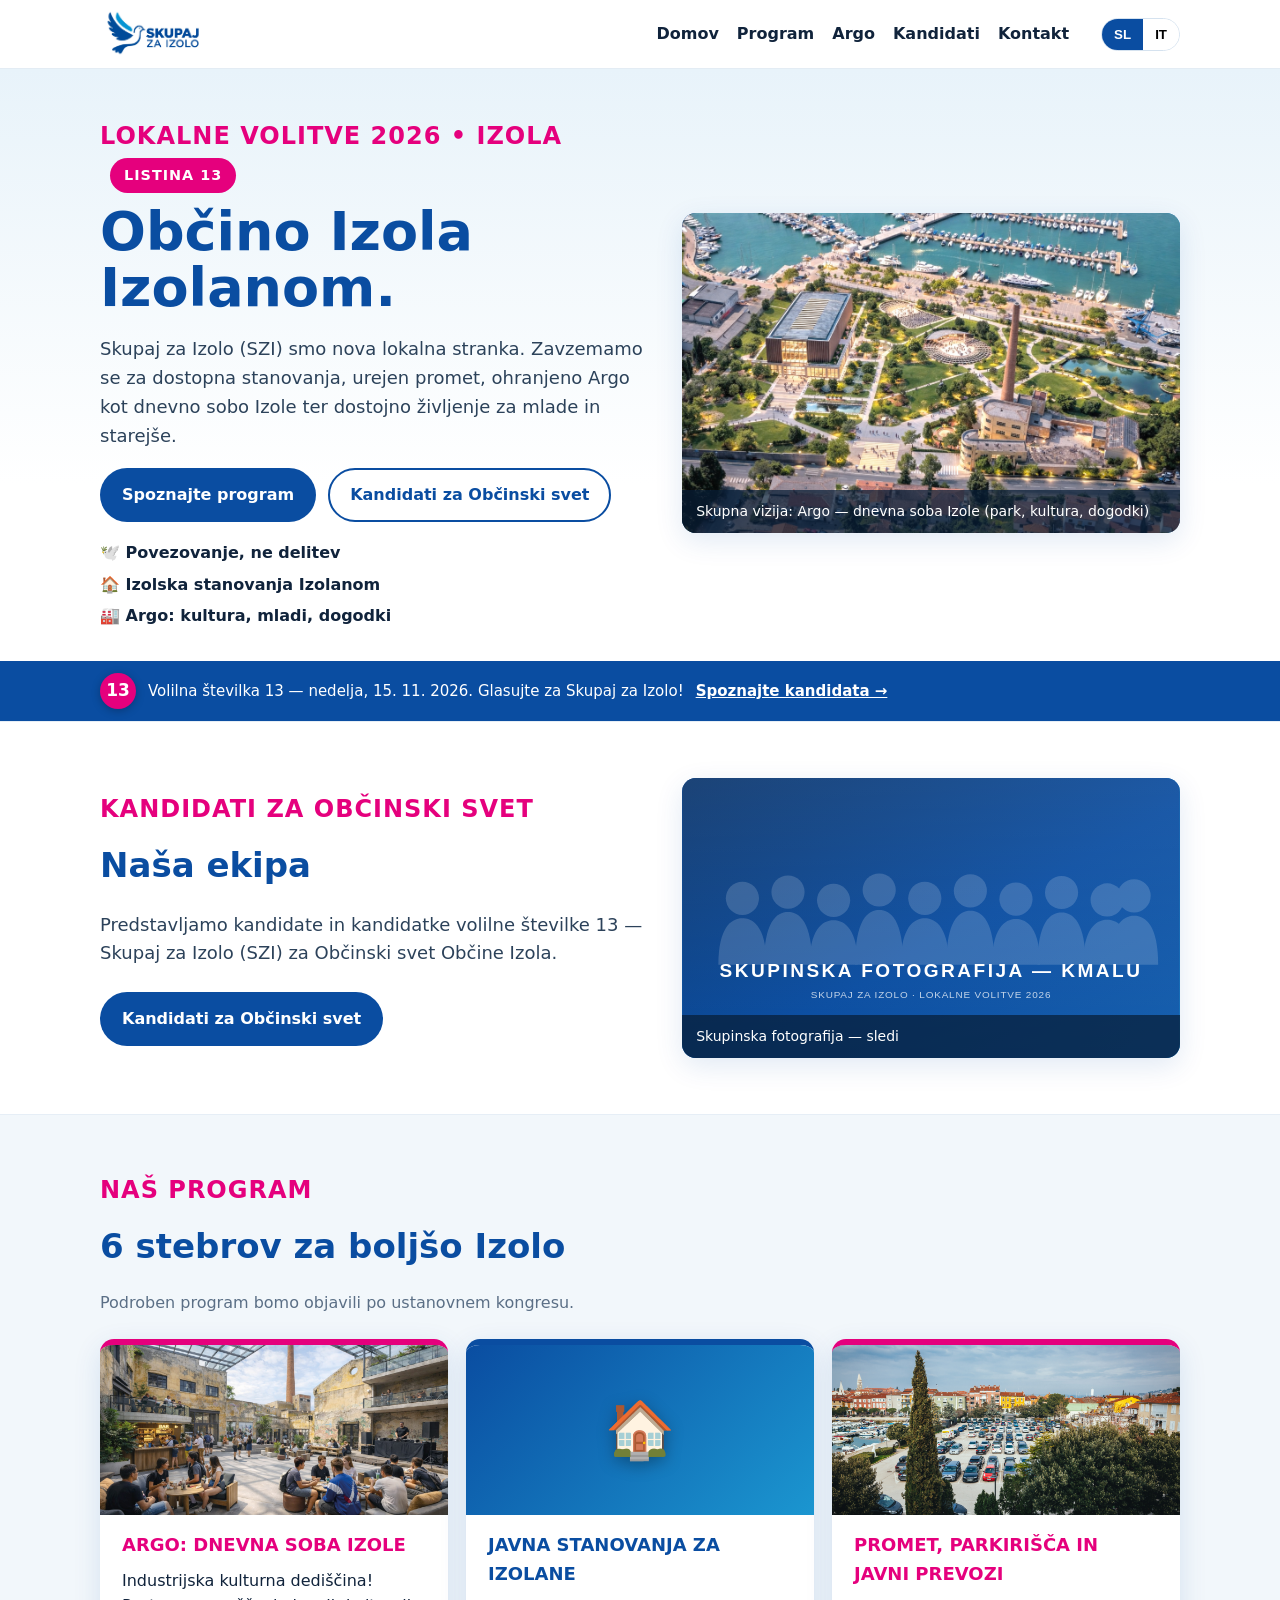
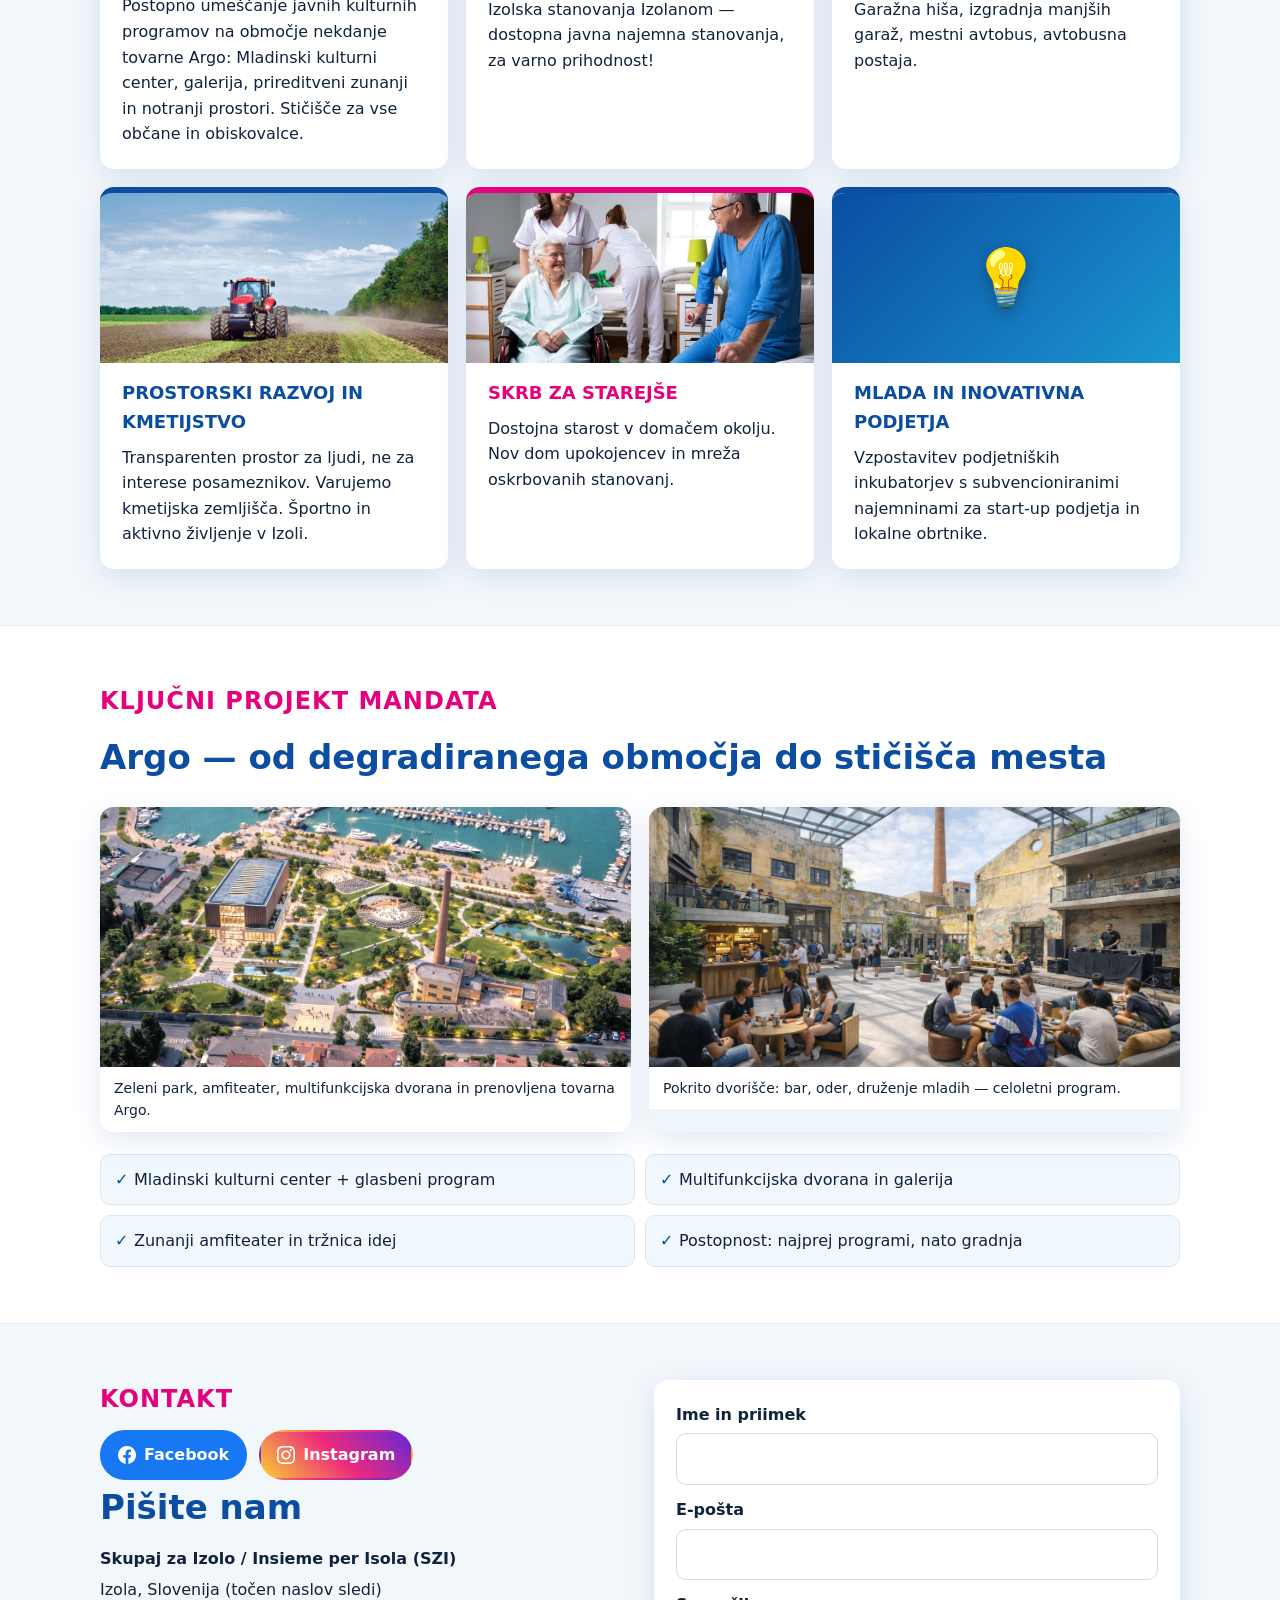
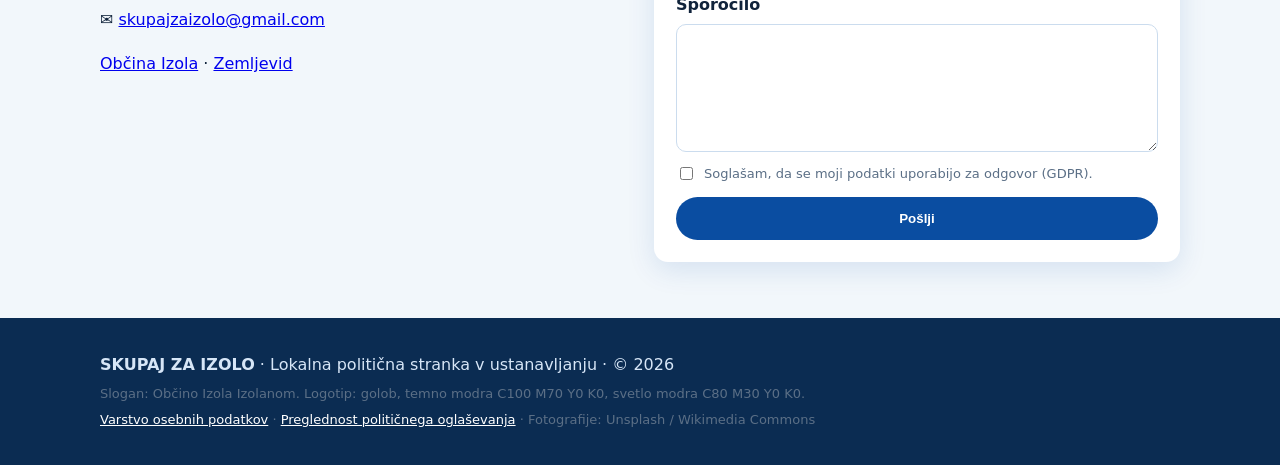
==== commit 95142cfe: "Election number 13: CTA infobar, badges on both pages, updated descriptions" ====
--- a/index.html
+++ b/index.html
@@ -4,7 +4,7 @@
   <meta charset="UTF-8" />
   <meta name="viewport" content="width=device-width, initial-scale=1.0" />
   <title>Skupaj za Izolo — Občino Izola Izolanom | Insieme per Isola</title>
-  <meta name="description" content="Skupaj za Izolo (SZI) — lokalna politična stranka. Program, projekta Argo, kandidati za lokalne volitve 2026, kontakt. Občino Izola Izolanom." />
+  <meta name="description" content="Skupaj za Izolo (SZI) — lokalna politična stranka. Volilna številka 13 na lokalnih volitvah 2026. Program, projekta Argo, kandidati, kontakt. Občino Izola Izolanom." />
   <link rel="stylesheet" href="styles.css" />
   <link rel="icon" href="assets/logo.jpg" type="image/jpeg" />
 </head>
@@ -61,7 +61,7 @@
     <section class="hero">
       <div class="container hero-grid">
         <div class="hero-copy">
-          <p class="eyebrow" data-sl="Lokalne volitve 2026 • Izola" data-it="Elezioni locali 2026 • Isola">Lokalne volitve 2026 • Izola</p>
+          <p class="eyebrow"><span data-sl="Lokalne volitve 2026 • Izola" data-it="Elezioni locali 2026 • Isola">Lokalne volitve 2026 • Izola</span> <span class="chip13" aria-label="Volilna številka 13">Listina 13</span></p>
           <h1 data-sl="Občino Izola Izolanom." data-it="Il Comune di Isola agli Isolani.">Občino Izola Izolanom.</h1>
           <p class="lead" data-sl="Skupaj za Izolo (SZI) smo nova lokalna stranka. Zavzemamo se za dostopna stanovanja, urejen promet, ohranjeno Argo kot dnevno sobo Izole ter dostojno življenje za mlade in starejše." data-it="Insieme per Isola (SZI) è un nuovo partito locale. Ci battiamo per alloggi accessibili, mobilità ordinata, l'ex Argo come salotto di Isola e una vita dignitosa per giovani e anziani.">Skupaj za Izolo (SZI) smo nova lokalna stranka. Zavzemamo se za dostopna stanovanja, urejen promet, ohranjeno Argo kot dnevno sobo Izole ter dostojno življenje za mlade in starejše.</p>
           <div class="hero-cta">
@@ -85,10 +85,9 @@
 
     <div class="infobar">
       <div class="container infobar-inner">
-        <span data-sl="Redne lokalne volitve: nedelja, 15. 11. 2026" data-it="Elezioni locali ordinarie: domenica 15. 11. 2026">Redne lokalne volitve: nedelja, 15. 11. 2026</span>
-        <span aria-hidden="true">•</span>
-        <span data-sl="Nova stranka v ustanavljanju — potrebujemo vaš podpis podpore" data-it="Nuovo partito in costituzione — serve il tuo supporto">Nova stranka v ustanavljanju — potrebujemo vaš podpis podpore</span>
-        <a href="mailto:skupajzaizolo@gmail.com" data-sl="Pišite nam →" data-it="Scriveteci →">Pišite nam →</a>
+        <span class="num13" aria-hidden="true">13</span>
+        <span data-sl="Volilna številka 13 — nedelja, 15. 11. 2026. Glasujte za Skupaj za Izolo!" data-it="Numero elettorale 13 — domenica 15. 11. 2026. Votate per Insieme per Isola!">Volilna številka 13 — nedelja, 15. 11. 2026. Glasujte za Skupaj za Izolo!</span>
+        <a href="kandidati.html" data-sl="Spoznajte kandidata →" data-it="Scopri i candidati →">Spoznajte kandidata →</a>
       </div>
     </div>
 
@@ -98,7 +97,7 @@
         <div class="team-copy">
           <p class="eyebrow" data-sl="Kandidati za Občinski svet" data-it="Candidati al Consiglio Comunale">Kandidati za Občinski svet</p>
           <h2 data-sl="Naša ekipa" data-it="La nostra squadra">Naša ekipa</h2>
-          <p class="lead" data-sl="Predstavljamo kandidate in kandidatke liste Skupaj za Izolo (SZI) za Občinski svet Občine Izola." data-it="Presentiamo i candidati della lista Insieme per Isola (SZI) per il Consiglio comunale del Comune di Isola.">Predstavljamo kandidate in kandidatke liste Skupaj za Izolo (SZI) za Občinski svet Občine Izola.</p>
+          <p class="lead" data-sl="Predstavljamo kandidate in kandidatke volilne številke 13 — Skupaj za Izolo (SZI) za Občinski svet Občine Izola." data-it="Presentiamo i candidati della lista n. 13 — Insieme per Isola (SZI) per il Consiglio comunale del Comune di Isola.">Predstavljamo kandidate in kandidatke volilne številke 13 — Skupaj za Izolo (SZI) za Občinski svet Občine Izola.</p>
           <a class="btn btn-primary" href="kandidati.html" data-sl="Kandidati za Občinski svet" data-it="Candidati consiglio comunale">Kandidati za Občinski svet</a>
         </div>
         <figure class="team-figure">
--- a/styles.css
+++ b/styles.css
@@ -62,6 +62,8 @@
 .infobar{background:var(--dark);color:#fff}
 .infobar-inner{display:flex;gap:12px;align-items:center;flex-wrap:wrap;padding:12px 20px;font-size:15px}
 .infobar a{color:#fff;font-weight:700}
+.num13{display:inline-flex;flex:none;width:36px;height:36px;border-radius:50%;background:var(--accent);color:#fff;font-weight:800;font-size:17px;align-items:center;justify-content:center;box-shadow:0 2px 8px rgba(0,0,0,.25)}
+.chip13{display:inline-block;vertical-align:middle;background:var(--accent);color:#fff;font-size:.6em;letter-spacing:1px;padding:6px 14px;border-radius:999px;margin-left:10px}
 
 .section{padding:56px 0}
 .section-alt{background:#fff;border-top:1px solid #e6eef6;border-bottom:1px solid #e6eef6}
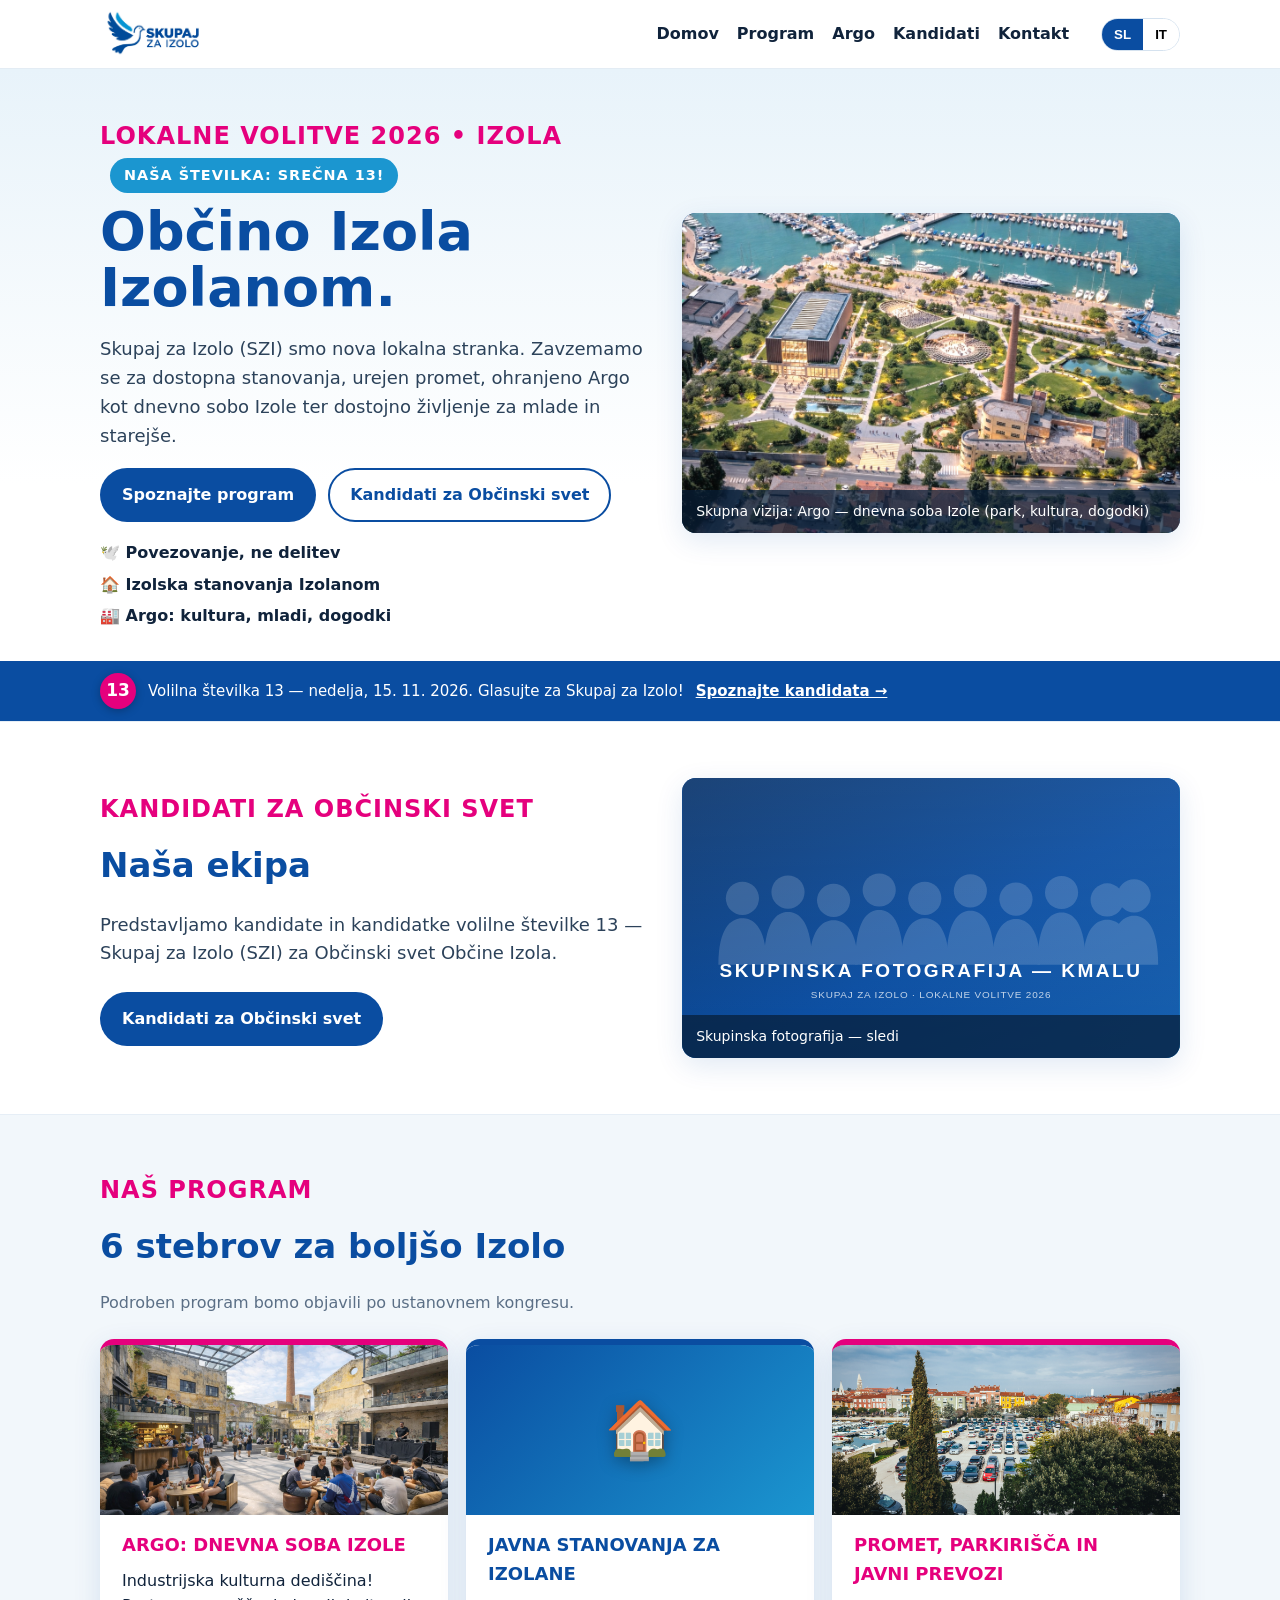
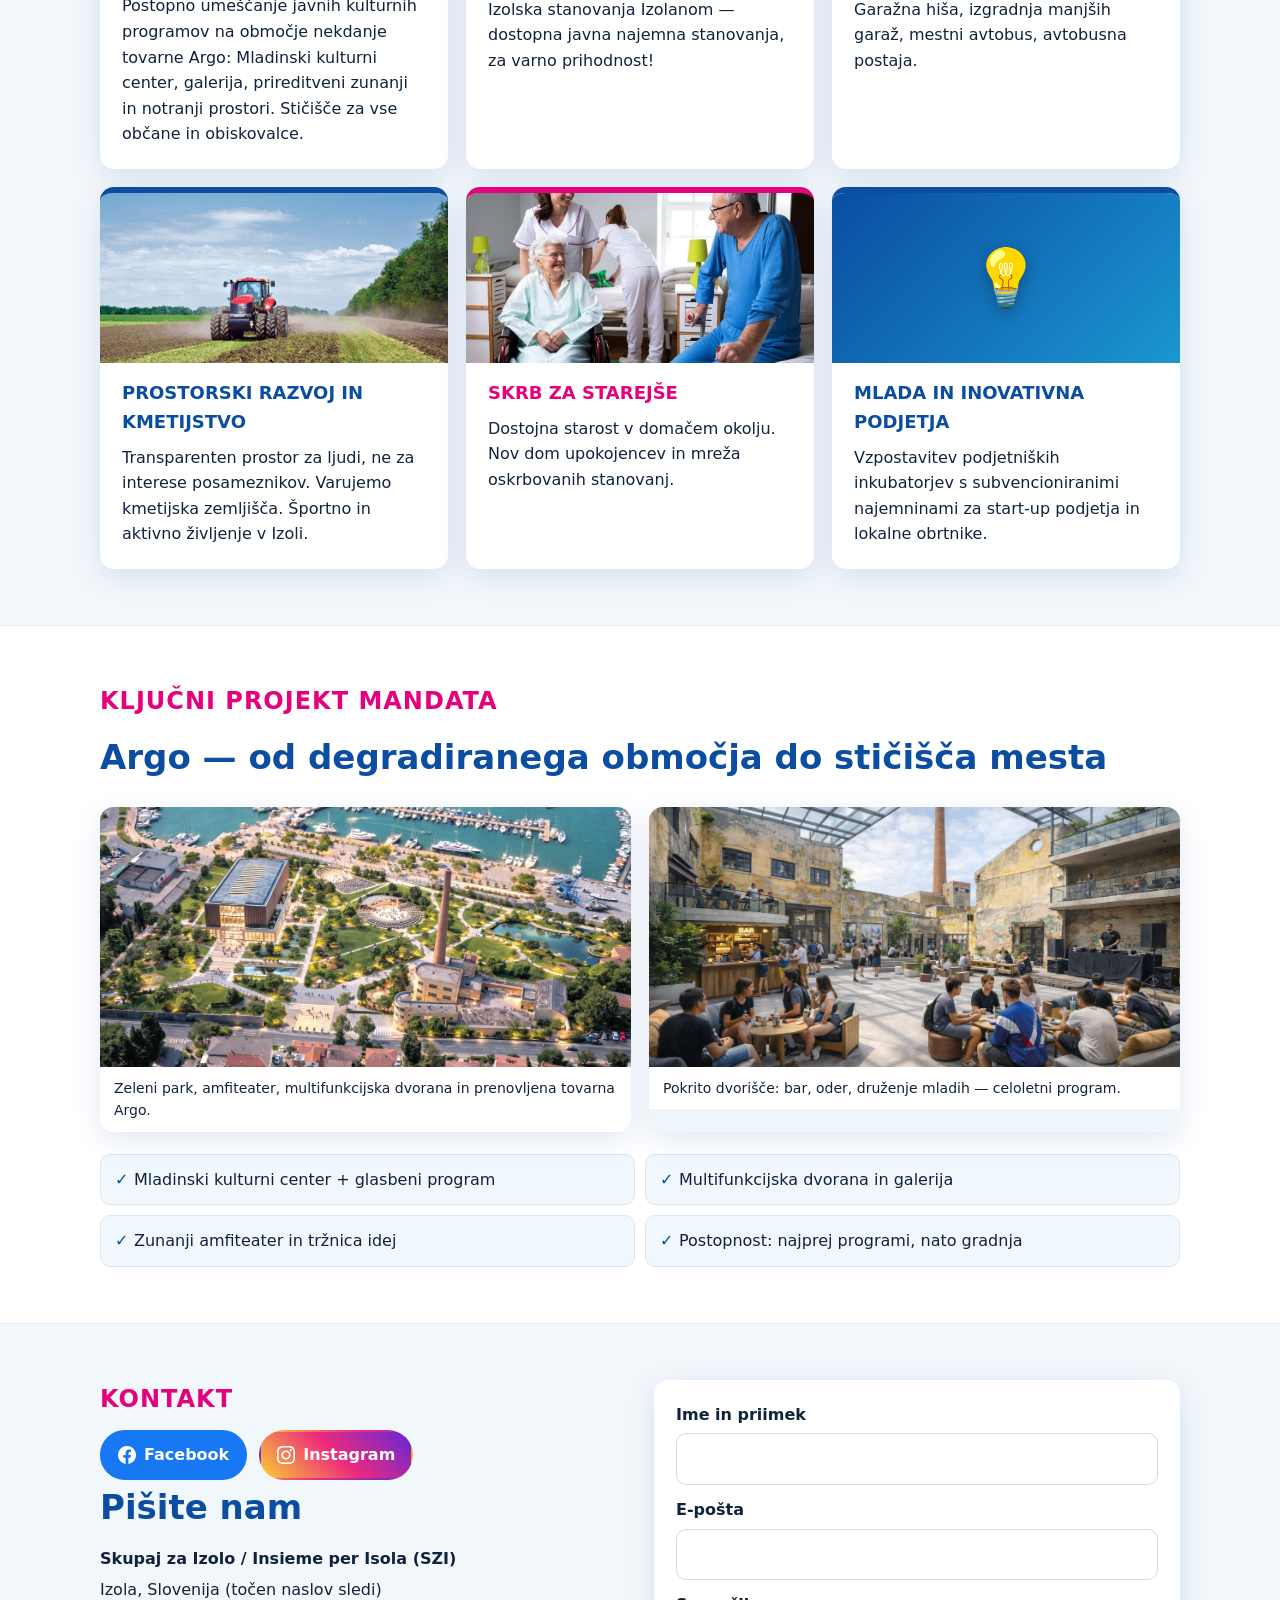
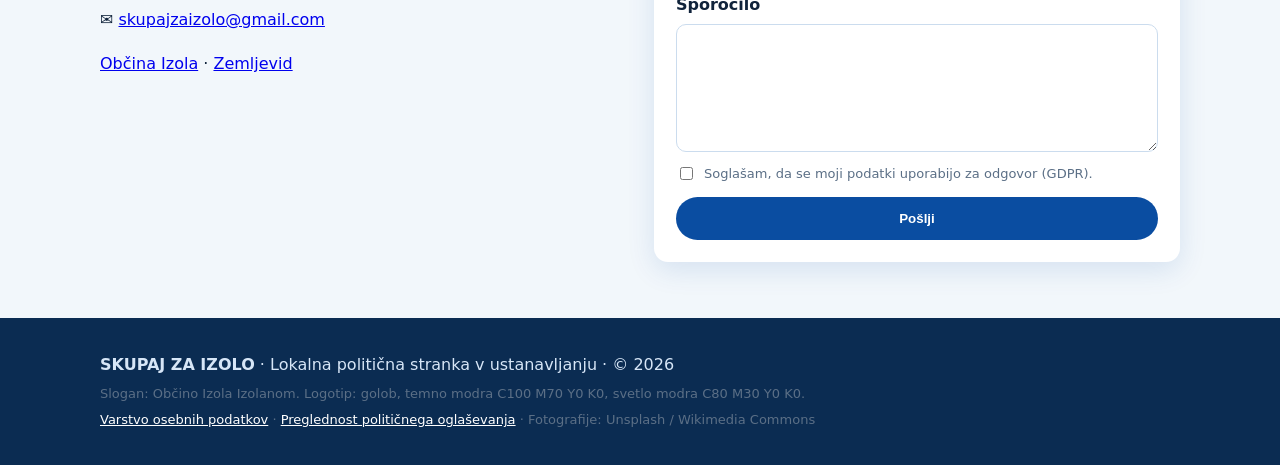
==== commit 4de842c6: "Listina pill: light blue, text Naša številka: Srečna 13!" ====
--- a/index.html
+++ b/index.html
@@ -61,7 +61,7 @@
     <section class="hero">
       <div class="container hero-grid">
         <div class="hero-copy">
-          <p class="eyebrow"><span data-sl="Lokalne volitve 2026 • Izola" data-it="Elezioni locali 2026 • Isola">Lokalne volitve 2026 • Izola</span> <span class="chip13" aria-label="Volilna številka 13">Listina 13</span></p>
+          <p class="eyebrow"><span data-sl="Lokalne volitve 2026 • Izola" data-it="Elezioni locali 2026 • Isola">Lokalne volitve 2026 • Izola</span> <span class="chip13" aria-label="Naša volilna številka: 13">Naša številka: Srečna 13!</span></p>
           <h1 data-sl="Občino Izola Izolanom." data-it="Il Comune di Isola agli Isolani.">Občino Izola Izolanom.</h1>
           <p class="lead" data-sl="Skupaj za Izolo (SZI) smo nova lokalna stranka. Zavzemamo se za dostopna stanovanja, urejen promet, ohranjeno Argo kot dnevno sobo Izole ter dostojno življenje za mlade in starejše." data-it="Insieme per Isola (SZI) è un nuovo partito locale. Ci battiamo per alloggi accessibili, mobilità ordinata, l'ex Argo come salotto di Isola e una vita dignitosa per giovani e anziani.">Skupaj za Izolo (SZI) smo nova lokalna stranka. Zavzemamo se za dostopna stanovanja, urejen promet, ohranjeno Argo kot dnevno sobo Izole ter dostojno življenje za mlade in starejše.</p>
           <div class="hero-cta">
--- a/styles.css
+++ b/styles.css
@@ -63,7 +63,7 @@
 .infobar-inner{display:flex;gap:12px;align-items:center;flex-wrap:wrap;padding:12px 20px;font-size:15px}
 .infobar a{color:#fff;font-weight:700}
 .num13{display:inline-flex;flex:none;width:36px;height:36px;border-radius:50%;background:var(--accent);color:#fff;font-weight:800;font-size:17px;align-items:center;justify-content:center;box-shadow:0 2px 8px rgba(0,0,0,.25)}
-.chip13{display:inline-block;vertical-align:middle;background:var(--accent);color:#fff;font-size:.6em;letter-spacing:1px;padding:6px 14px;border-radius:999px;margin-left:10px}
+.chip13{display:inline-block;vertical-align:middle;background:var(--light);color:#fff;font-size:.6em;letter-spacing:1px;padding:6px 14px;border-radius:999px;margin-left:10px}
 
 .section{padding:56px 0}
 .section-alt{background:#fff;border-top:1px solid #e6eef6;border-bottom:1px solid #e6eef6}
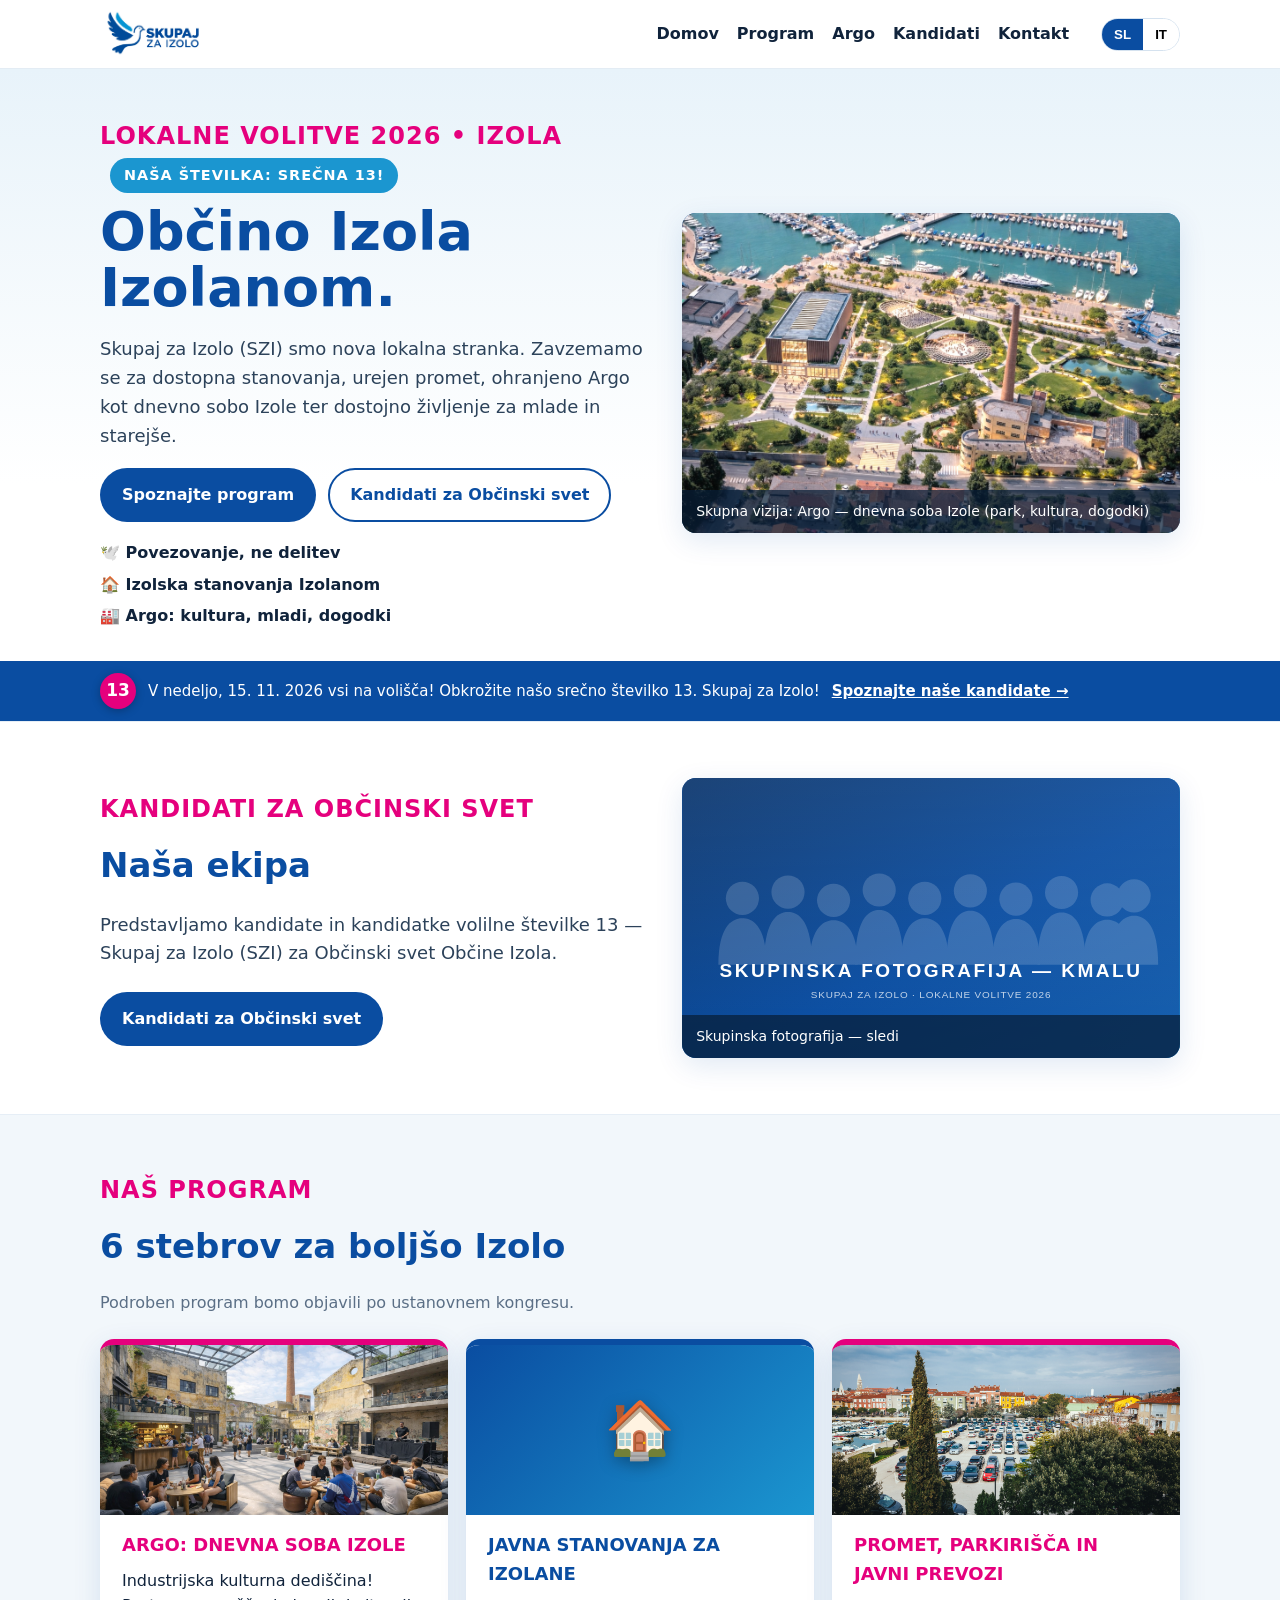
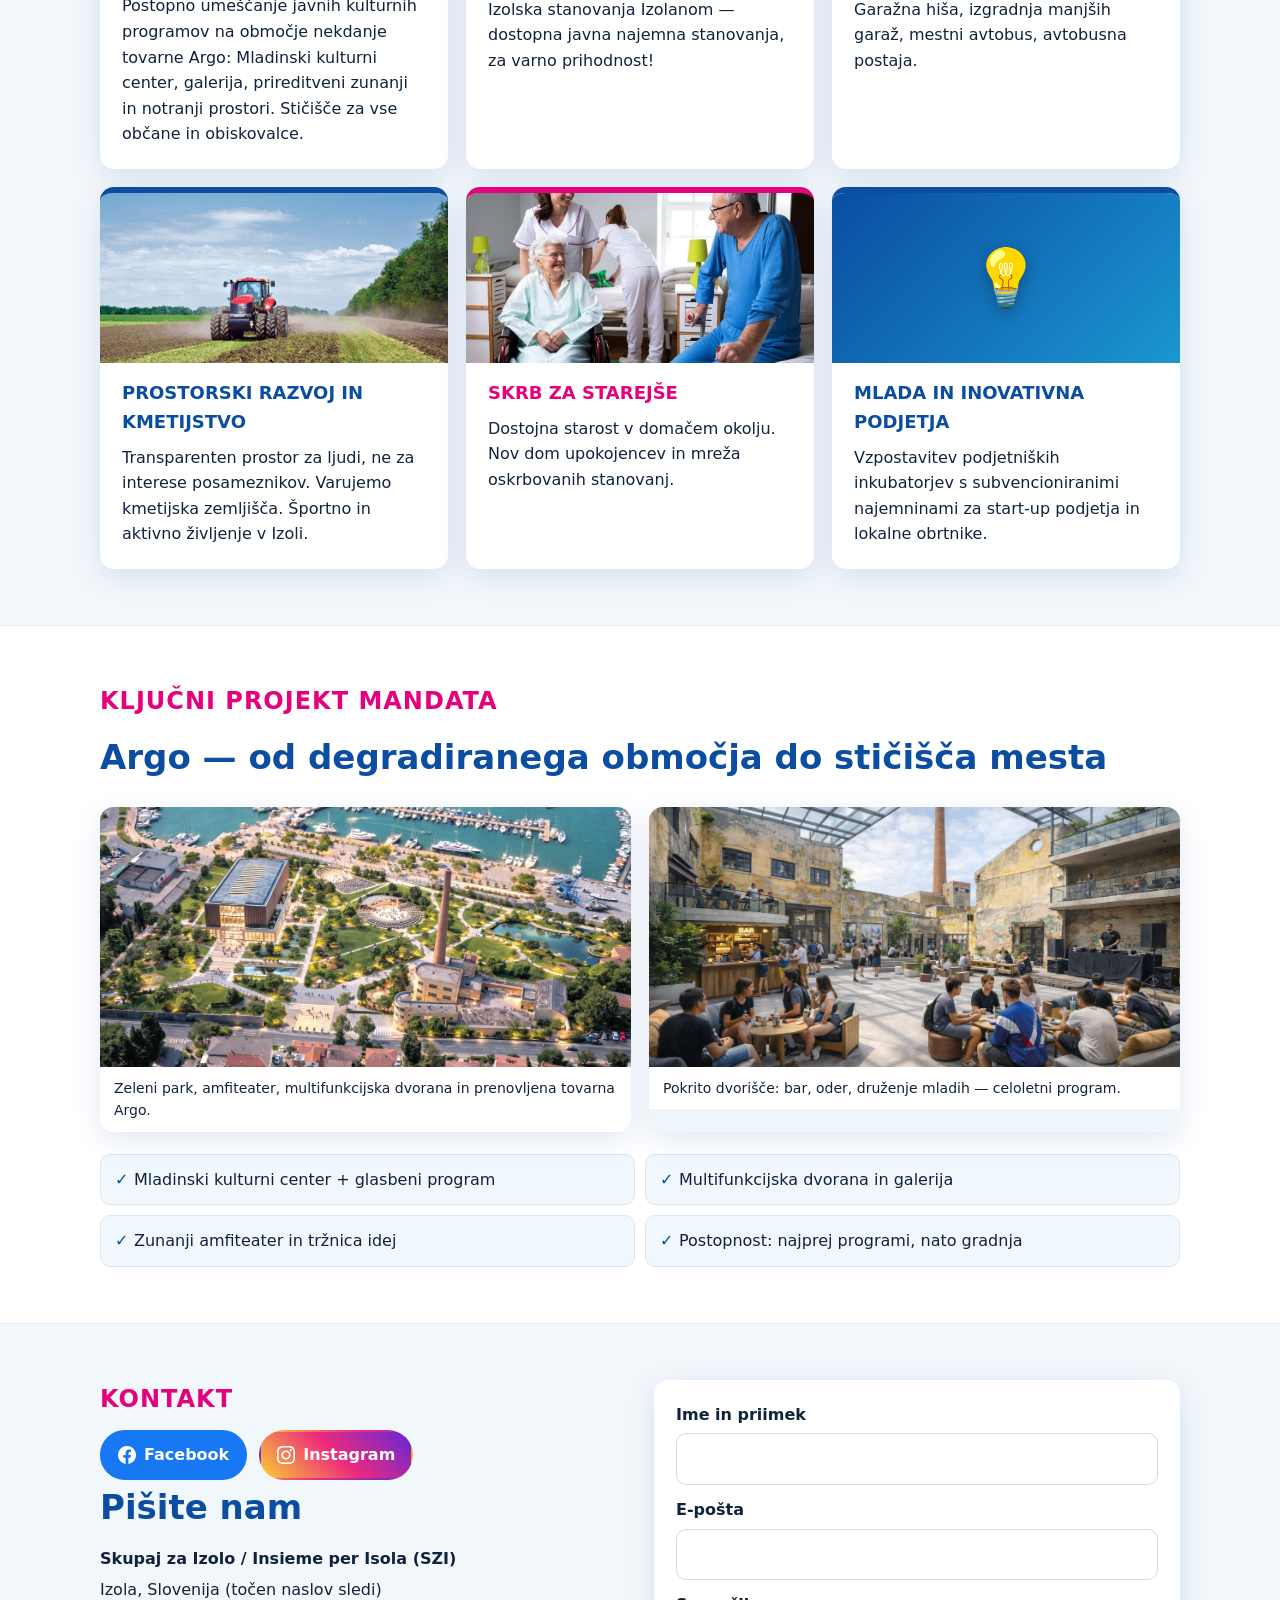
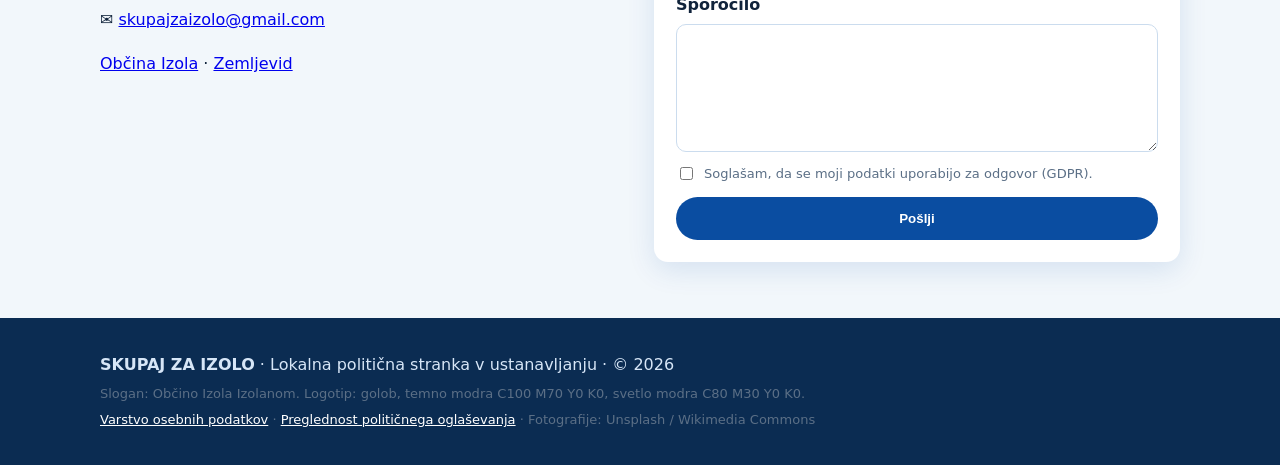
==== commit a541e12f: "Fix eyebrow/btn translations" ====
--- a/index.html
+++ b/index.html
@@ -86,8 +86,8 @@
     <div class="infobar">
       <div class="container infobar-inner">
         <span class="num13" aria-hidden="true">13</span>
-        <span data-sl="Volilna številka 13 — nedelja, 15. 11. 2026. Glasujte za Skupaj za Izolo!" data-it="Numero elettorale 13 — domenica 15. 11. 2026. Votate per Insieme per Isola!">Volilna številka 13 — nedelja, 15. 11. 2026. Glasujte za Skupaj za Izolo!</span>
-        <a href="kandidati.html" data-sl="Spoznajte kandidata →" data-it="Scopri i candidati →">Spoznajte kandidata →</a>
+        <span data-sl="V nedeljo, 15. 11. 2026 vsi na volišča! Obkrožite našo srečno številko 13. Skupaj za Izolo!" data-it="Numero elettorale 13 — domenica 15. 11. 2026. Votate per Insieme per Isola!">Volilna številka 13 — nedelja, 15. 11. 2026. Glasujte za Skupaj za Izolo!</span>
+        <a href="kandidati.html" data-sl="Spoznajte naše kandidate →" data-it="Scopri i candidati →">Spoznajte kandidata →</a>
       </div>
     </div>
 
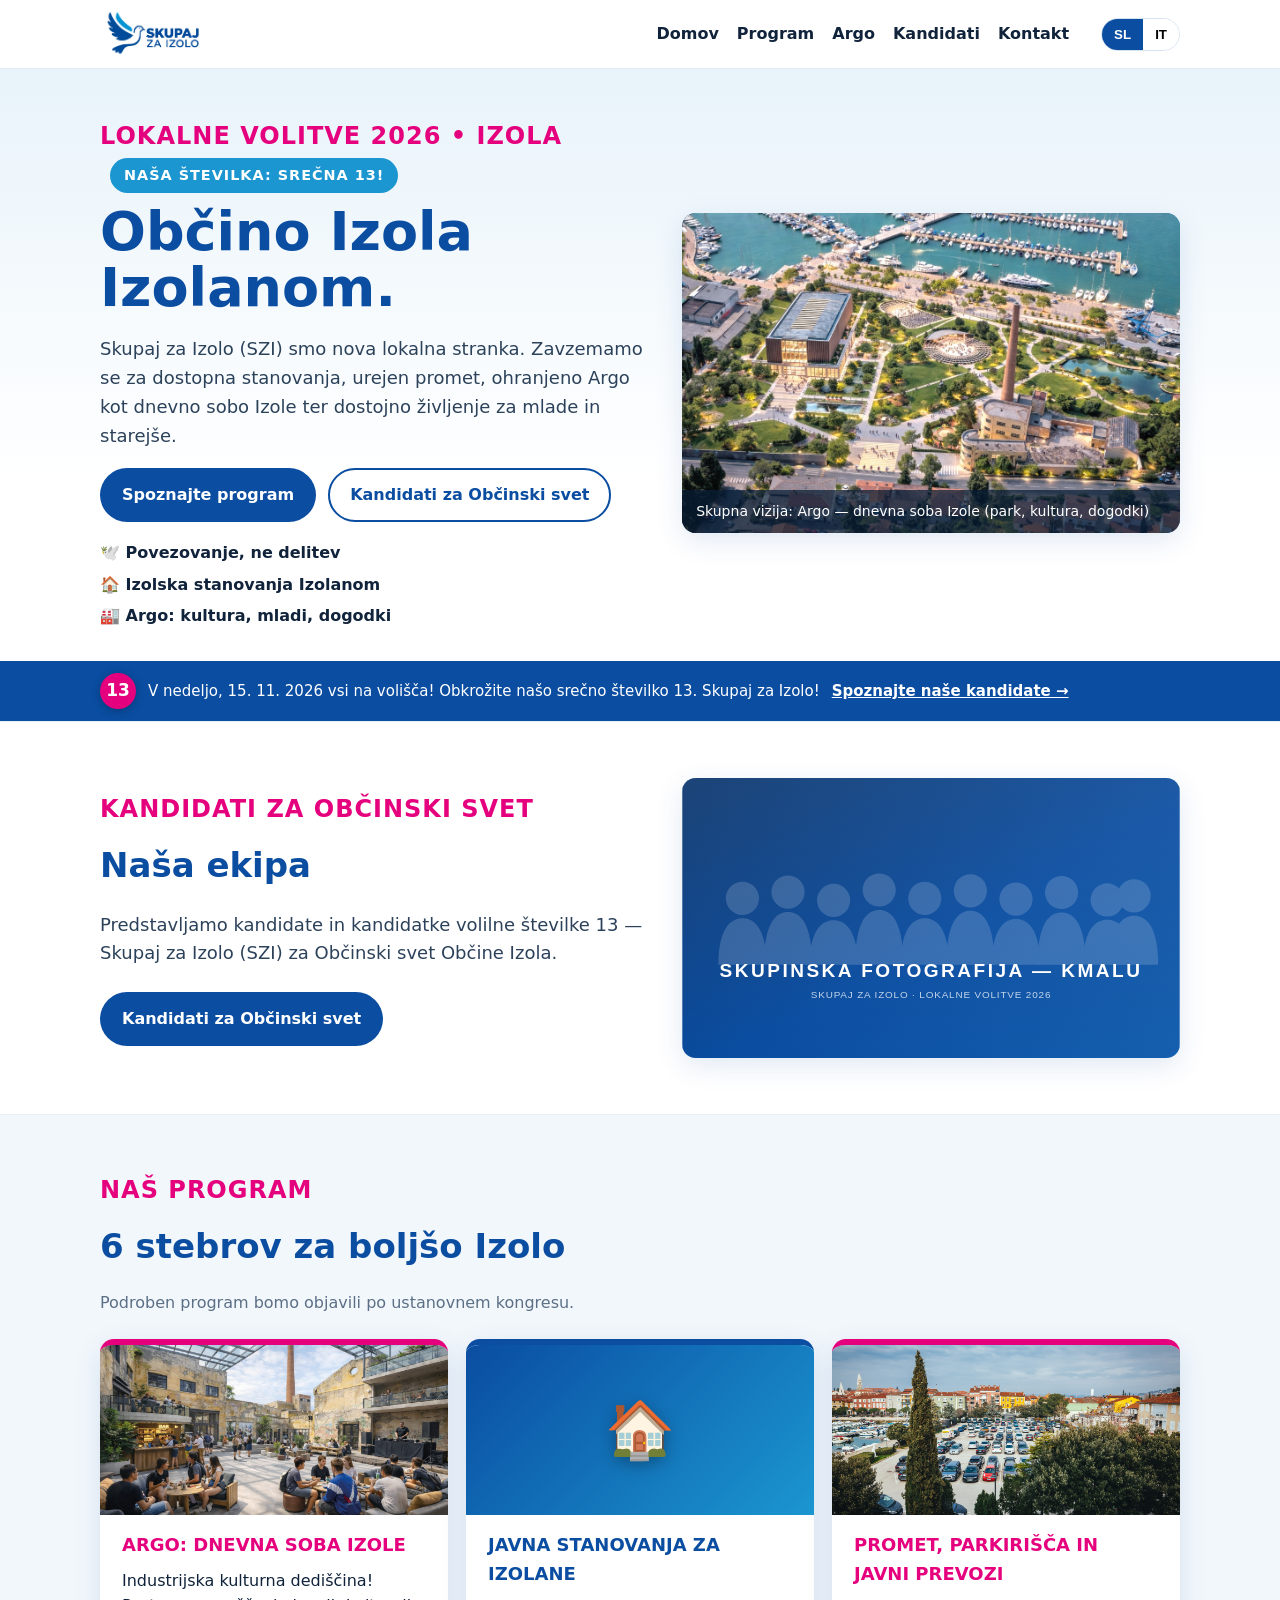
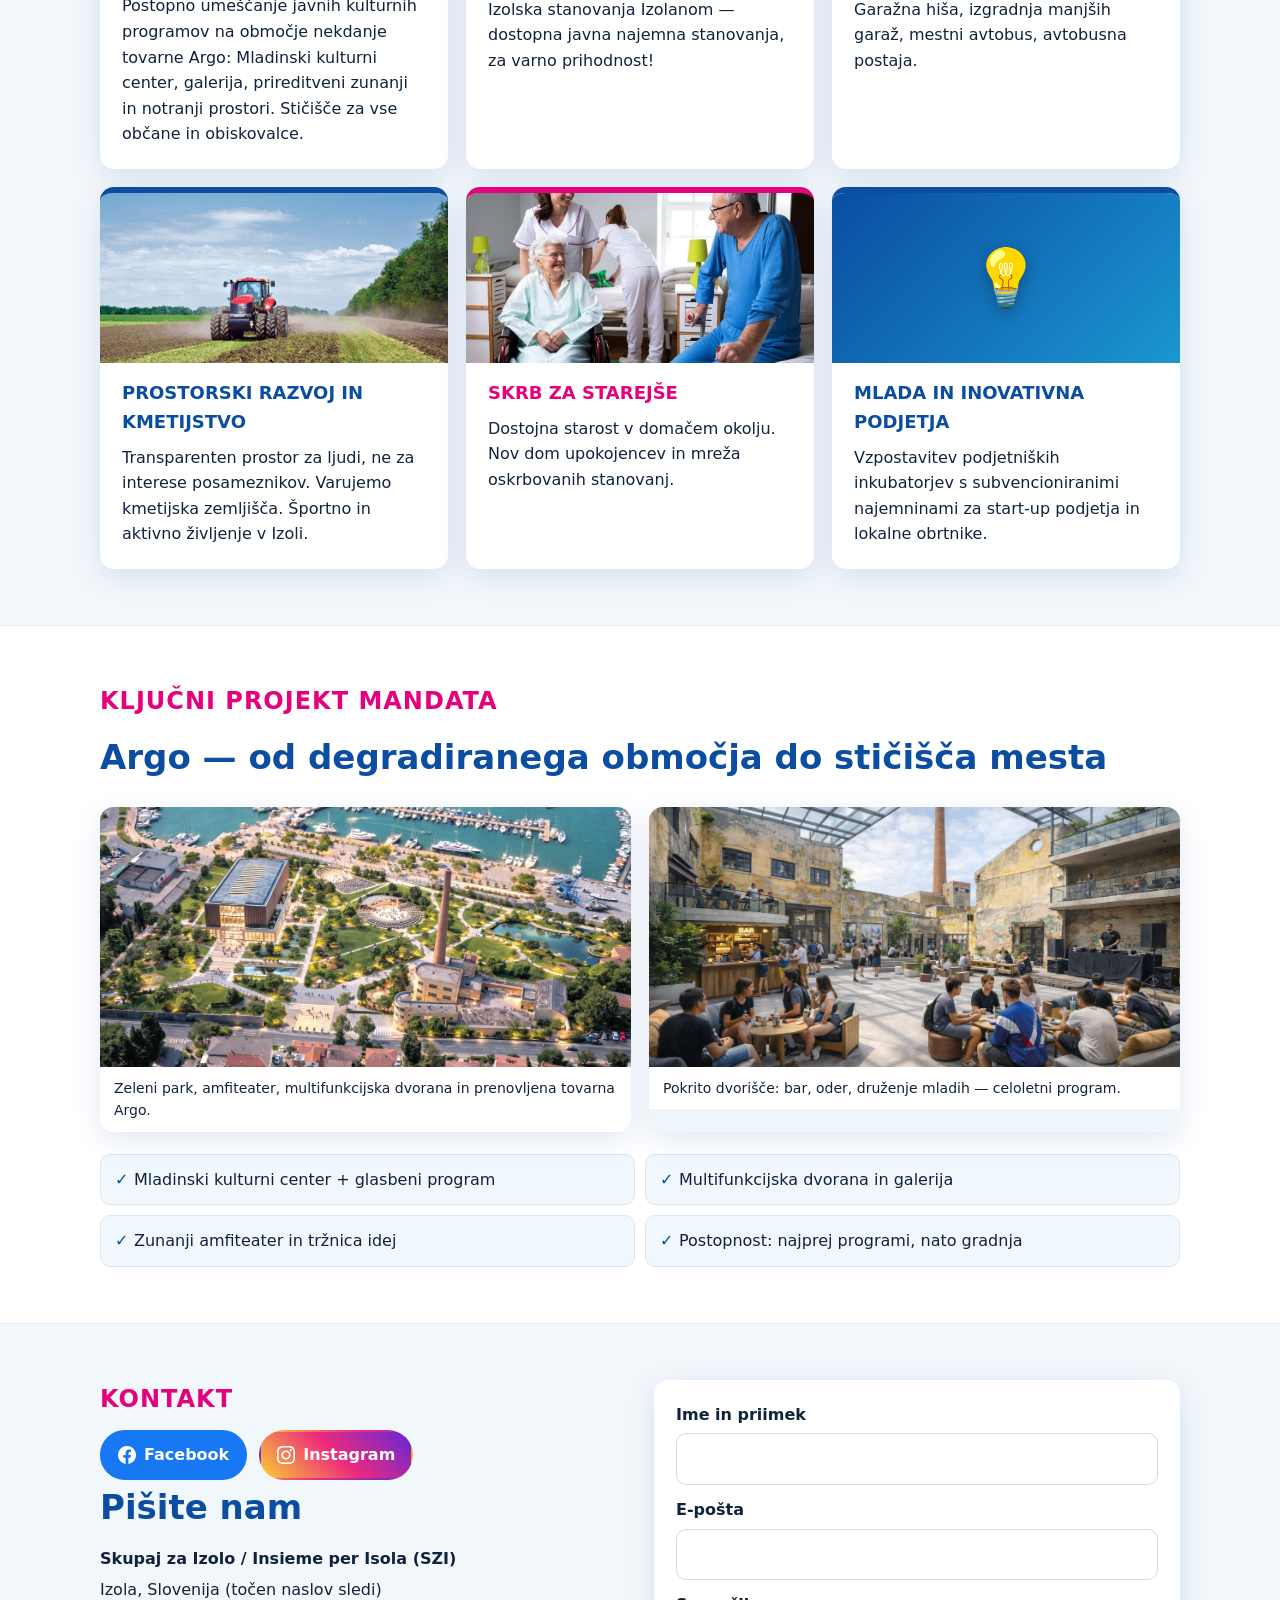
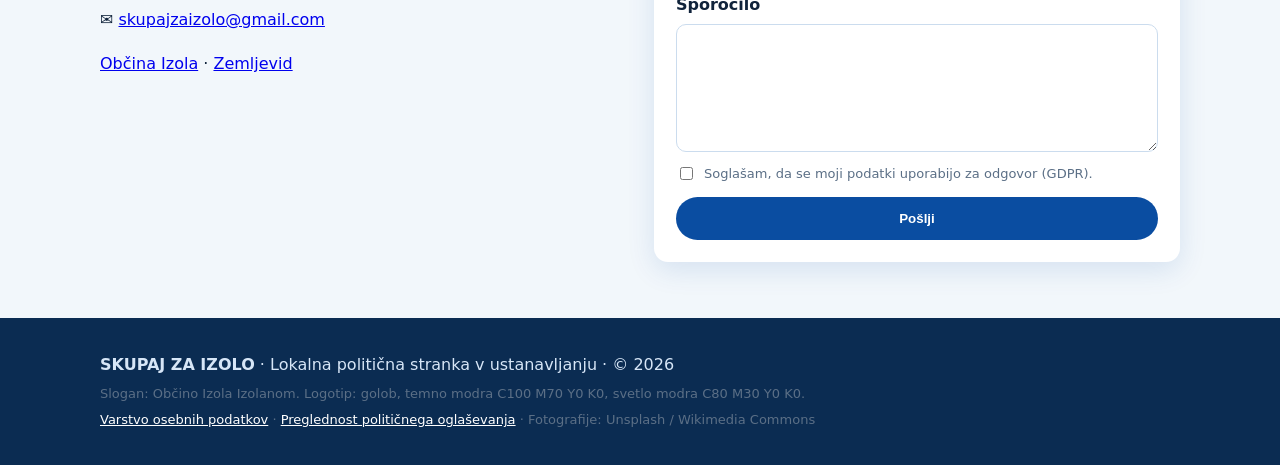
==== commit 9b7ac923: "Use real group photo (assets/ekipa.jpg) with placeholder fallback" ====
--- a/index.html
+++ b/index.html
@@ -101,8 +101,7 @@
           <a class="btn btn-primary" href="kandidati.html" data-sl="Kandidati za Občinski svet" data-it="Candidati consiglio comunale">Kandidati za Občinski svet</a>
         </div>
         <figure class="team-figure">
-          <img src="assets/placeholder-ekipa.svg" alt="Kandidati SZI — skupinska fotografija sledi" />
-          <figcaption data-sl="Skupinska fotografija — sledi" data-it="Foto di gruppo — in arrivo">Skupinska fotografija — sledi</figcaption>
+          <img src="assets/ekipa.jpg" alt="Kandidati in kandidatke SZI — skupinska fotografija" loading="lazy" onerror="this.onerror=null;this.src='assets/placeholder-ekipa.svg'" />
         </figure>
       </div>
     </section>
--- a/styles.css
+++ b/styles.css
@@ -55,8 +55,7 @@
 
 .team-grid{display:grid;grid-template-columns:1.05fr .95fr;gap:32px;align-items:center}
 .team-figure{margin:0;position:relative;border-radius:var(--radius);overflow:hidden;box-shadow:var(--shadow);background:linear-gradient(135deg,var(--dark),var(--light))}
-.team-figure img{width:100%;height:100%;display:block;object-fit:cover;aspect-ratio:16/9}
-.team-figure figcaption{position:absolute;left:0;right:0;bottom:0;background:rgba(8,30,55,.72);color:#fff;padding:10px 14px;font-size:14px}
+.team-figure img{width:100%;height:100%;display:block;object-fit:cover;object-position:center 40%;aspect-ratio:16/9;background:var(--bg)}
 .team-copy .btn{margin-top:6px}
 
 .infobar{background:var(--dark);color:#fff}
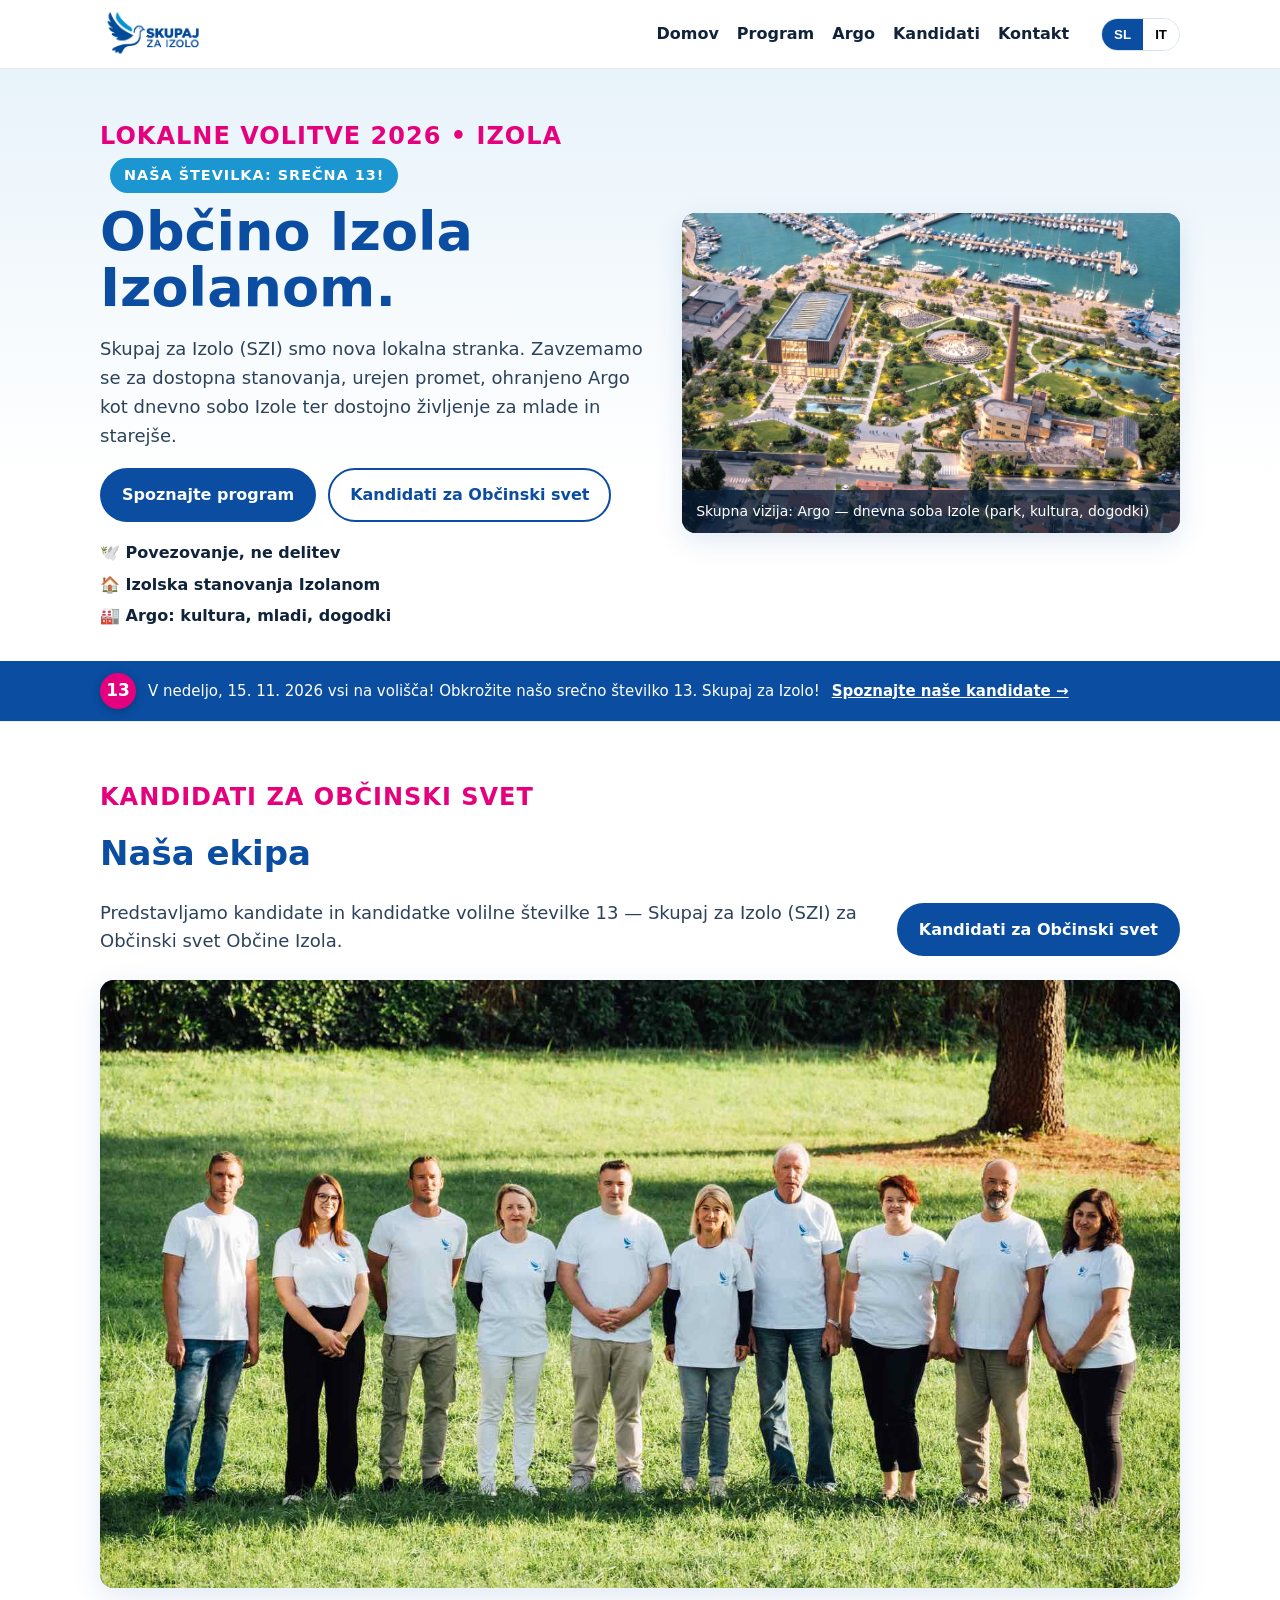
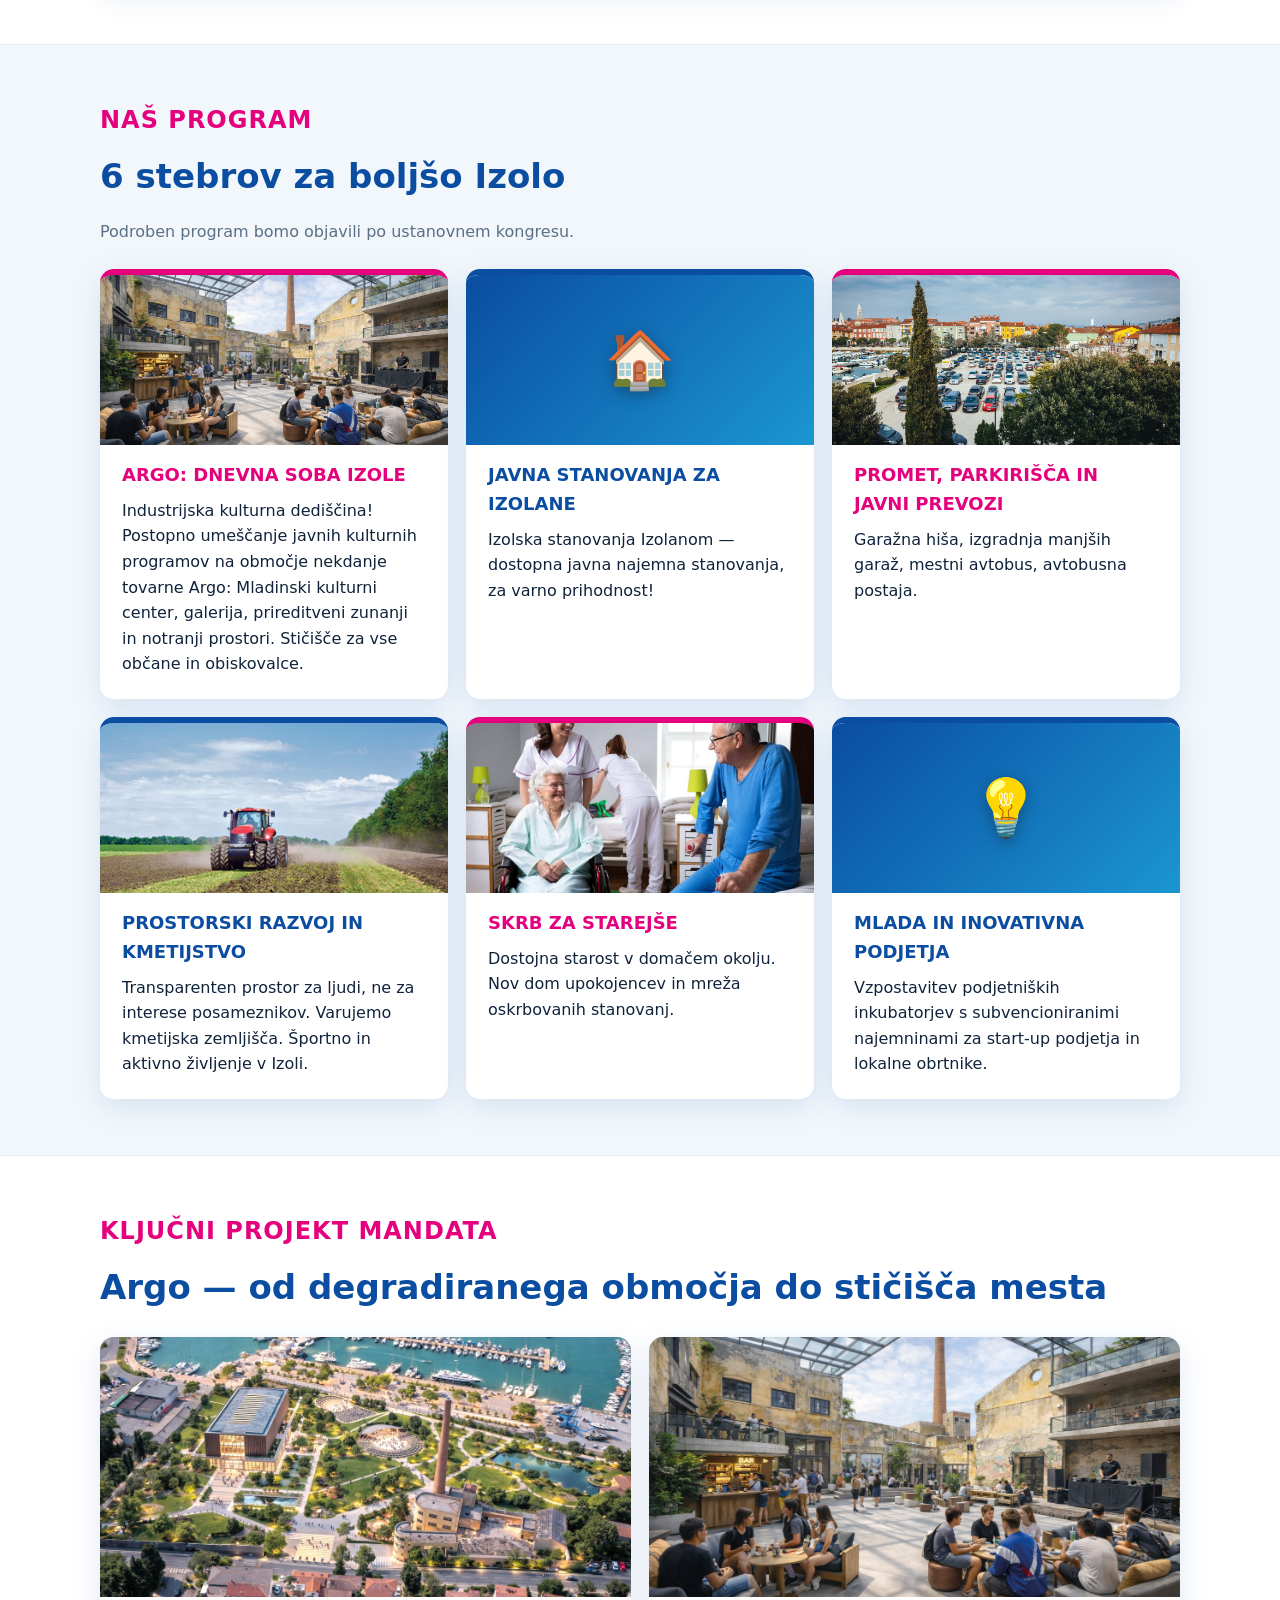
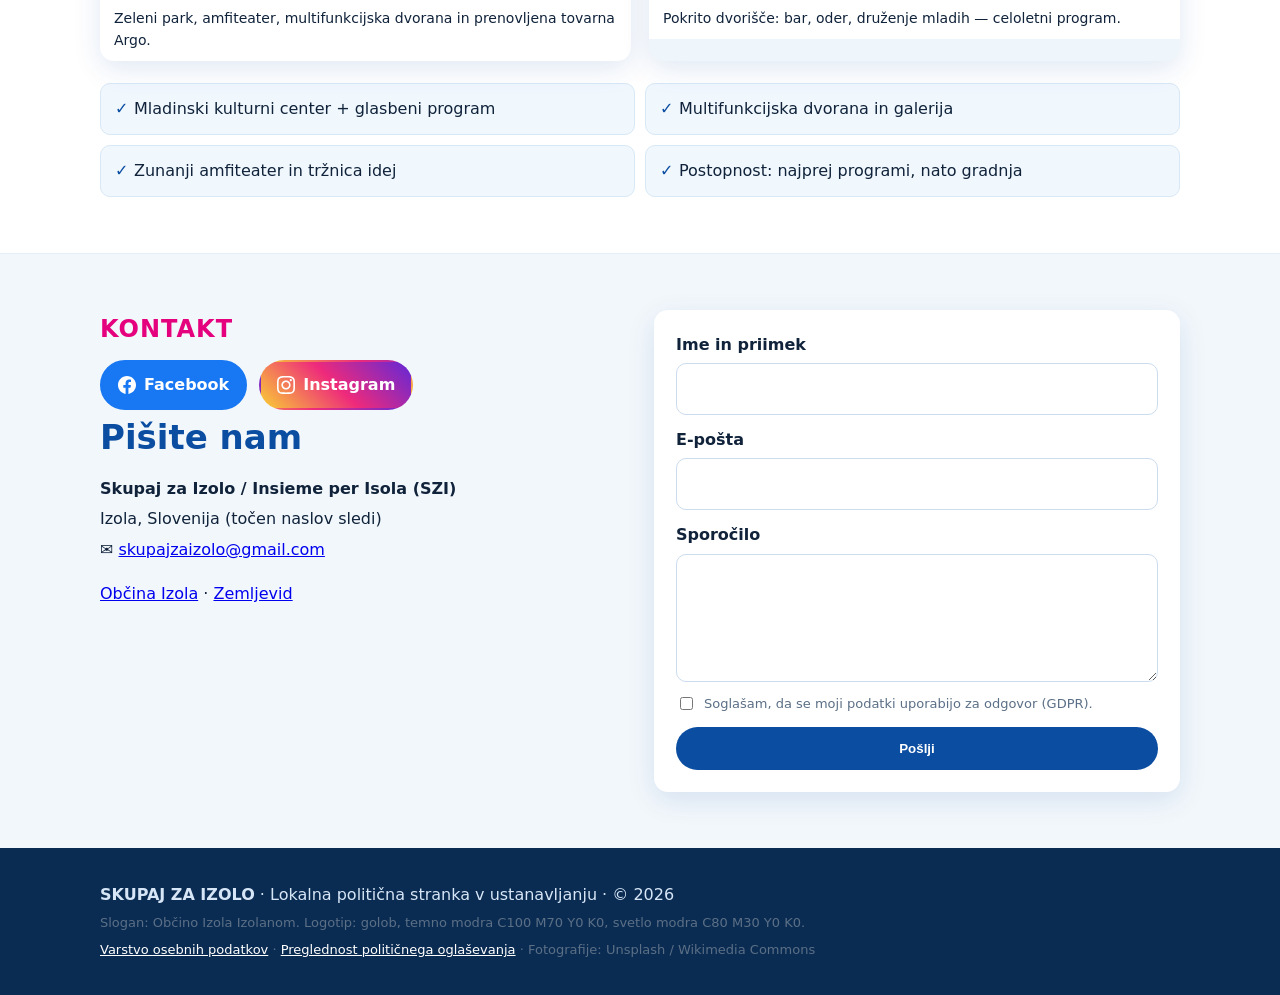
==== commit 778a50b2: "Kandidati section: layout A with big clickable group photo and top-right CTA" ====
--- a/index.html
+++ b/index.html
@@ -93,16 +93,18 @@
 
     <!-- KANDIDATI -->
     <section id="kandidati" class="section section-alt">
-      <div class="container team-grid">
-        <div class="team-copy">
-          <p class="eyebrow" data-sl="Kandidati za Občinski svet" data-it="Candidati al Consiglio Comunale">Kandidati za Občinski svet</p>
-          <h2 data-sl="Naša ekipa" data-it="La nostra squadra">Naša ekipa</h2>
-          <p class="lead" data-sl="Predstavljamo kandidate in kandidatke volilne številke 13 — Skupaj za Izolo (SZI) za Občinski svet Občine Izola." data-it="Presentiamo i candidati della lista n. 13 — Insieme per Isola (SZI) per il Consiglio comunale del Comune di Isola.">Predstavljamo kandidate in kandidatke volilne številke 13 — Skupaj za Izolo (SZI) za Občinski svet Občine Izola.</p>
-          <a class="btn btn-primary" href="kandidati.html" data-sl="Kandidati za Občinski svet" data-it="Candidati consiglio comunale">Kandidati za Občinski svet</a>
-        </div>
-        <figure class="team-figure">
+      <div class="container">
+        <div class="team-head">
+          <div class="team-copy">
+            <p class="eyebrow" data-sl="Kandidati za Občinski svet" data-it="Candidati al Consiglio Comunale">Kandidati za Občinski svet</p>
+            <h2 data-sl="Naša ekipa" data-it="La nostra squadra">Naša ekipa</h2>
+            <p class="lead" data-sl="Predstavljamo kandidate in kandidatke volilne številke 13 — Skupaj za Izolo (SZI) za Občinski svet Občine Izola." data-it="Presentiamo i candidati della lista n. 13 — Insieme per Isola (SZI) per il Consiglio comunale del Comune di Isola.">Predstavljamo kandidate in kandidatke volilne številke 13 — Skupaj za Izolo (SZI) za Občinski svet Občine Izola.</p>
+          </div>
+          <a class="btn btn-primary team-cta" href="kandidati.html" data-sl="Kandidati za Občinski svet" data-it="Candidati consiglio comunale">Kandidati za Občinski svet</a>
+        </div>
+        <a class="team-photo" href="kandidati.html" aria-label="Kandidati za Občinski svet — odpri seznam kandidatov">
           <img src="assets/ekipa.jpg" alt="Kandidati in kandidatke SZI — skupinska fotografija" loading="lazy" onerror="this.onerror=null;this.src='assets/placeholder-ekipa.svg'" />
-        </figure>
+        </a>
       </div>
     </section>
 
--- a/styles.css
+++ b/styles.css
@@ -53,10 +53,13 @@
 .hero-fallback{position:absolute;inset:0;display:flex;flex-direction:column;align-items:center;justify-content:center;color:#fff;font-weight:800;text-align:center;padding:20px}
 .hero-figure figcaption{position:absolute;left:0;right:0;bottom:0;background:rgba(8,30,55,.72);color:#fff;padding:10px 14px;font-size:14px}
 
-.team-grid{display:grid;grid-template-columns:1.05fr .95fr;gap:32px;align-items:center}
-.team-figure{margin:0;position:relative;border-radius:var(--radius);overflow:hidden;box-shadow:var(--shadow);background:linear-gradient(135deg,var(--dark),var(--light))}
-.team-figure img{width:100%;height:100%;display:block;object-fit:cover;object-position:center 40%;aspect-ratio:16/9;background:var(--bg)}
-.team-copy .btn{margin-top:6px}
+.team-head{display:flex;align-items:flex-end;justify-content:space-between;gap:24px;flex-wrap:wrap;margin-bottom:24px}
+.team-copy{flex:1 1 280px;max-width:760px}
+.team-copy .lead{margin-bottom:0}
+.team-cta{flex:none}
+.team-photo{display:block;border-radius:var(--radius);overflow:hidden;box-shadow:var(--shadow);background:linear-gradient(135deg,var(--dark),var(--light))}
+.team-photo img{width:100%;display:block;aspect-ratio:16/9;object-fit:cover;object-position:center 40%;transition:transform .35s ease}
+.team-photo:hover img{transform:scale(1.015)}
 
 .infobar{background:var(--dark);color:#fff}
 .infobar-inner{display:flex;gap:12px;align-items:center;flex-wrap:wrap;padding:12px 20px;font-size:15px}
@@ -124,7 +127,7 @@
 .footer-inner p{margin:6px 0}
 
 @media(max-width:900px){
-  .hero-grid,.support-grid,.contact-grid,.team-grid{grid-template-columns:1fr}
+  .hero-grid,.support-grid,.contact-grid{grid-template-columns:1fr}
   .cards{grid-template-columns:1fr 1fr}
   .candidate-grid{grid-template-columns:1fr 1fr}
   .main-nav{display:none}
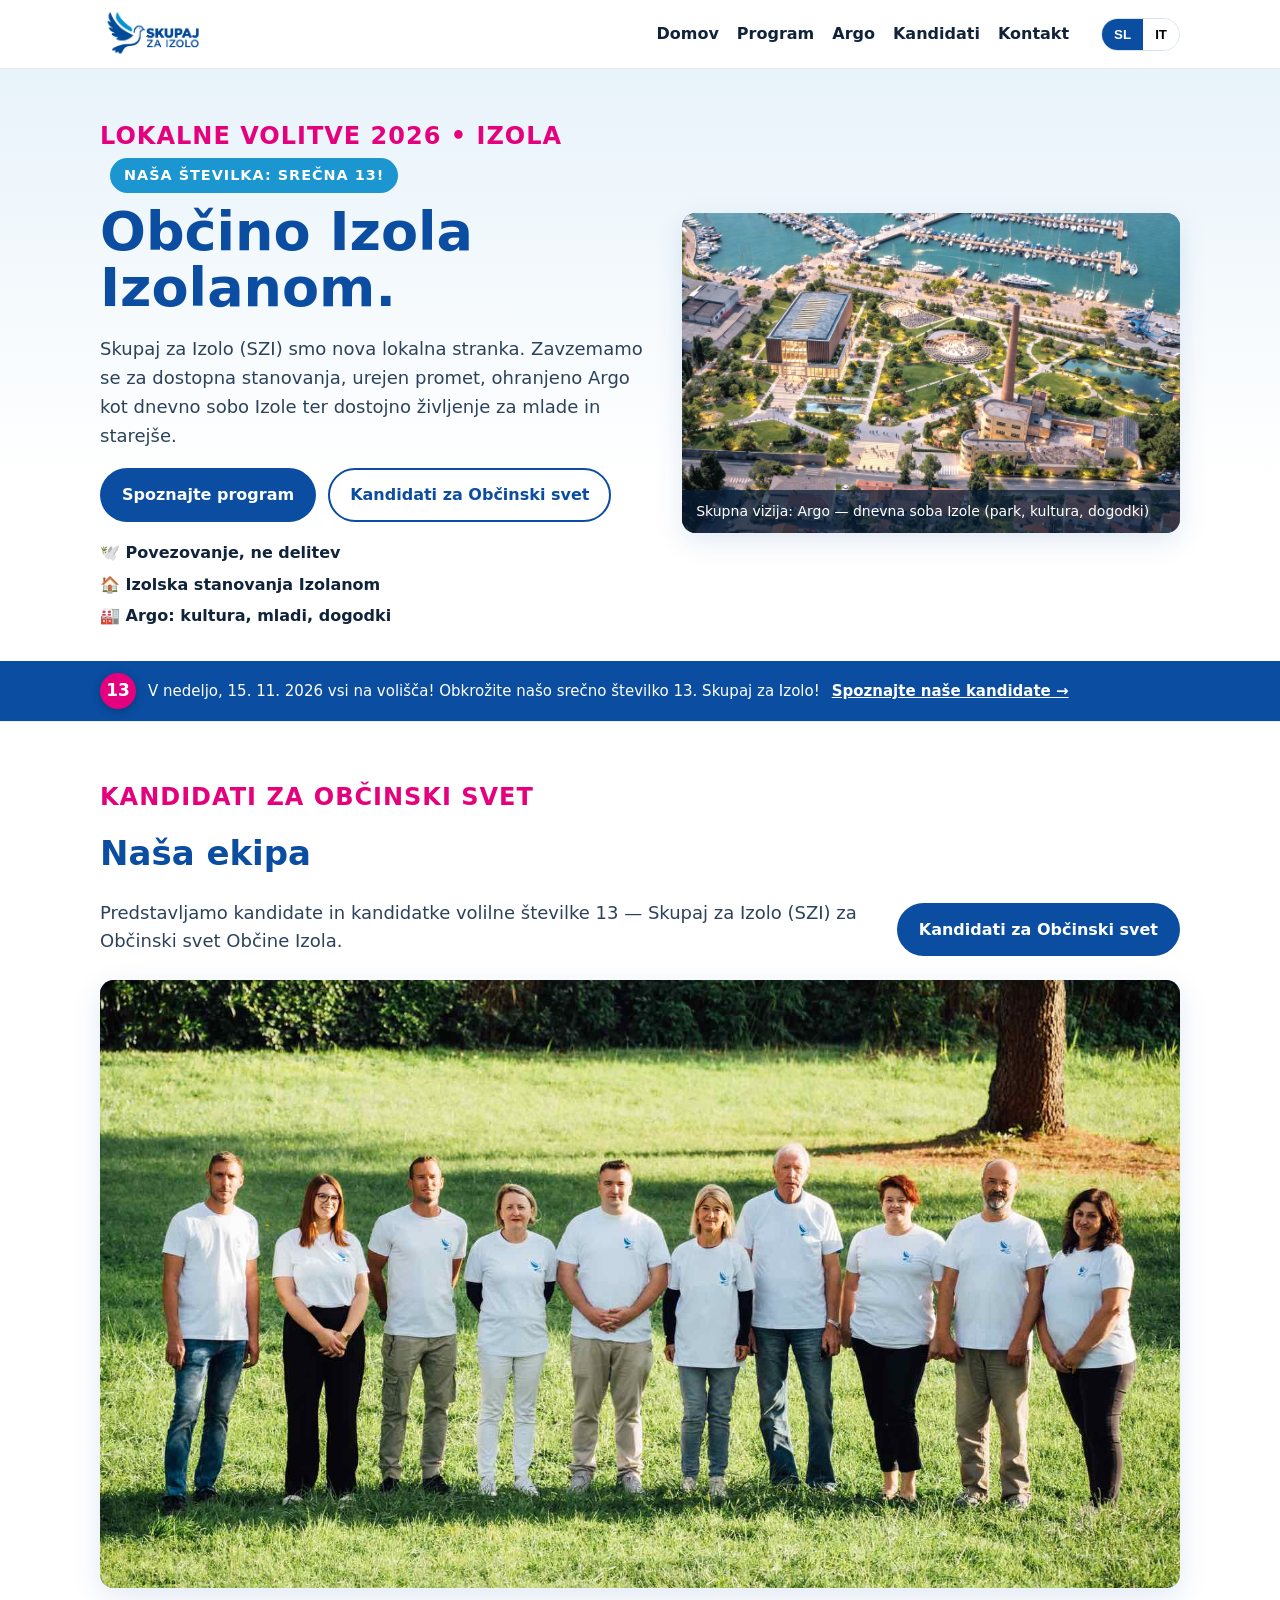
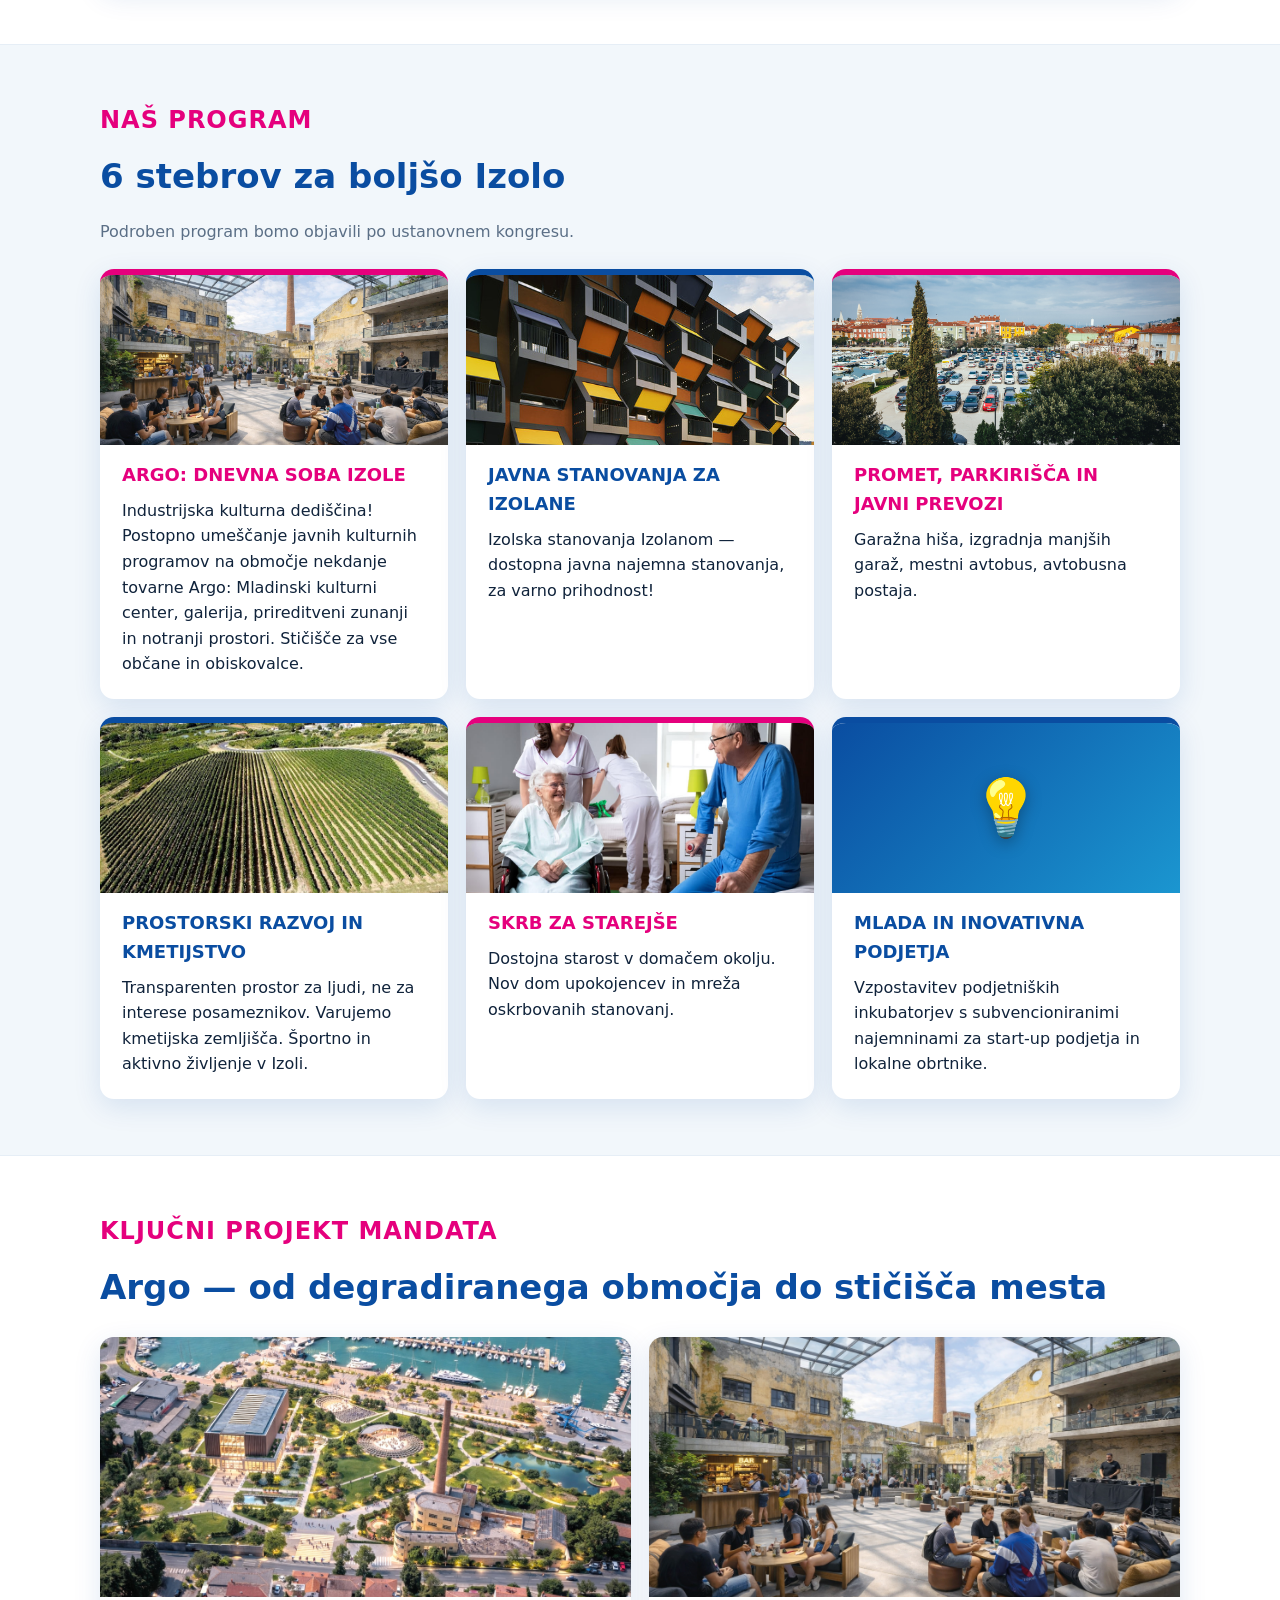
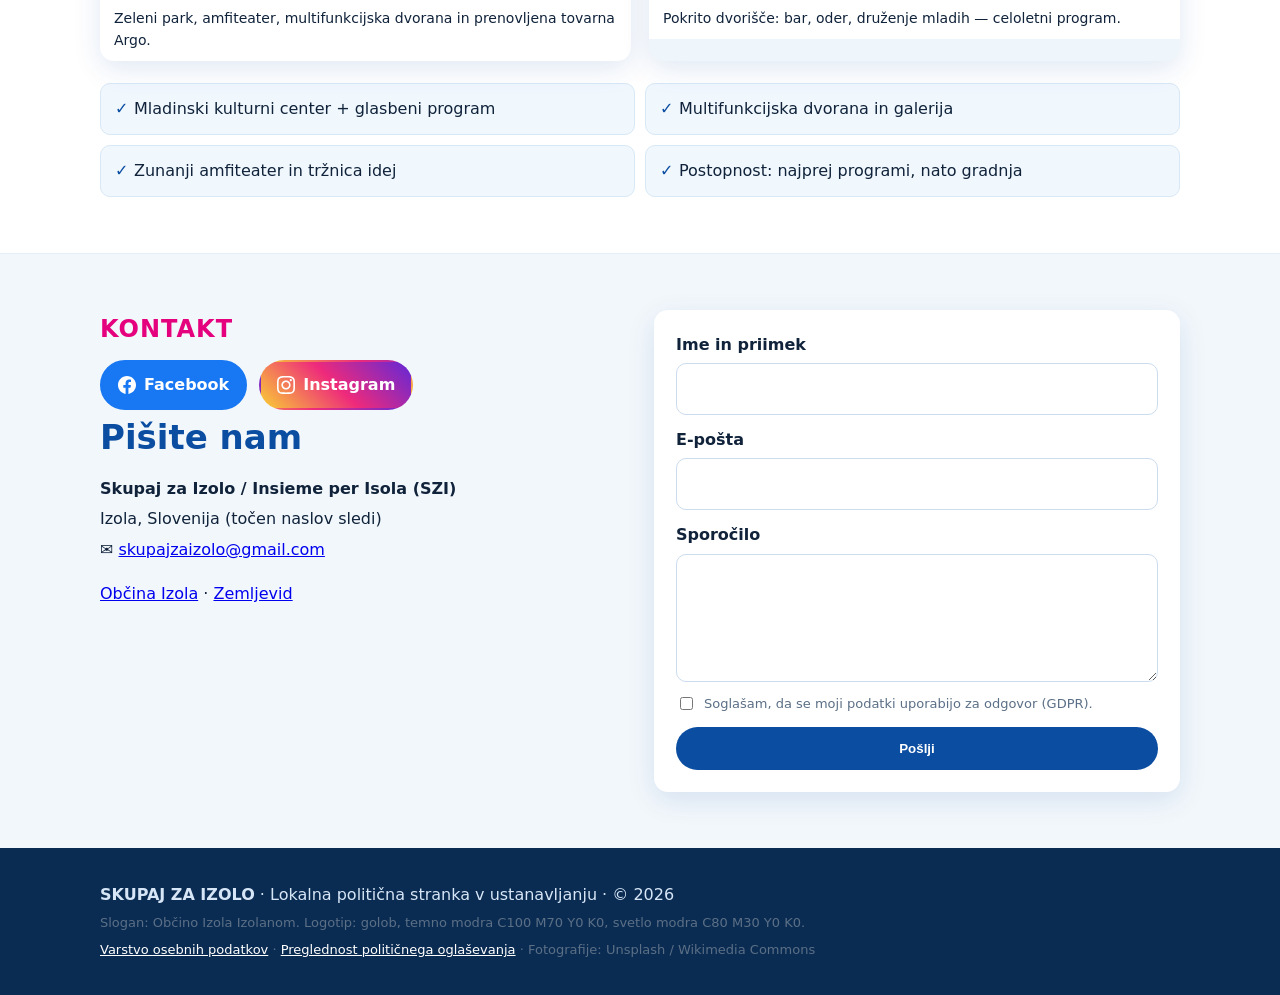
==== commit 9230ca00: "Update photos: stolpici for housing card, new program-kmetijstvo image" ====
--- a/index.html
+++ b/index.html
@@ -122,7 +122,7 @@
             <p data-sl="Industrijska kulturna dediščina! Postopno umeščanje javnih kulturnih programov na območje nekdanje tovarne Argo: Mladinski kulturni center, galerija, prireditveni zunanji in notranji prostori. Stičišče za vse občane in obiskovalce." data-it="Patrimonio culturale industriale! Inserimento graduale di programmi culturali pubblici nell'area dell'ex fabbrica Argo: Centro culturale giovanile, galleria, spazi per eventi interni ed esterni. Punto d'incontro per cittadini e visitatori.">Industrijska kulturna dediščina! Postopno umeščanje javnih kulturnih programov na območje nekdanje tovarne Argo: Mladinski kulturni center, galerija, prireditveni zunanji in notranji prostori. Stičišče za vse občane in obiskovalce.</p>
           </article>
           <article class="card accent-blue">
-            <div class="card-media media-blue" aria-hidden="true"><span class="card-icon">🏠</span><img src="https://images.unsplash.com/photo-1560448204-e02f11c3d0e2?q=80&w=800&auto=format&fit=crop" alt="" loading="lazy" referrerpolicy="no-referrer" onerror="this.remove()" /></div>
+            <div class="card-media media-blue" aria-hidden="true"><span class="card-icon">🏠</span><img src="assets/stolpici.jpg" alt="" loading="lazy" referrerpolicy="no-referrer" onerror="this.remove()" /></div>
             <h3 data-sl="Javna stanovanja za Izolane" data-it="Alloggi pubblici per gli Isolani">Javna stanovanja za Izolane</h3>
             <p data-sl="Izolska stanovanja Izolanom — dostopna javna najemna stanovanja, za varno prihodnost!" data-it="Case isolane agli isolani — alloggi pubblici in affitto accessibili, per un futuro sicuro!">Izolska stanovanja Izolanom — dostopna javna najemna stanovanja, za varno prihodnost!</p>
           </article>
